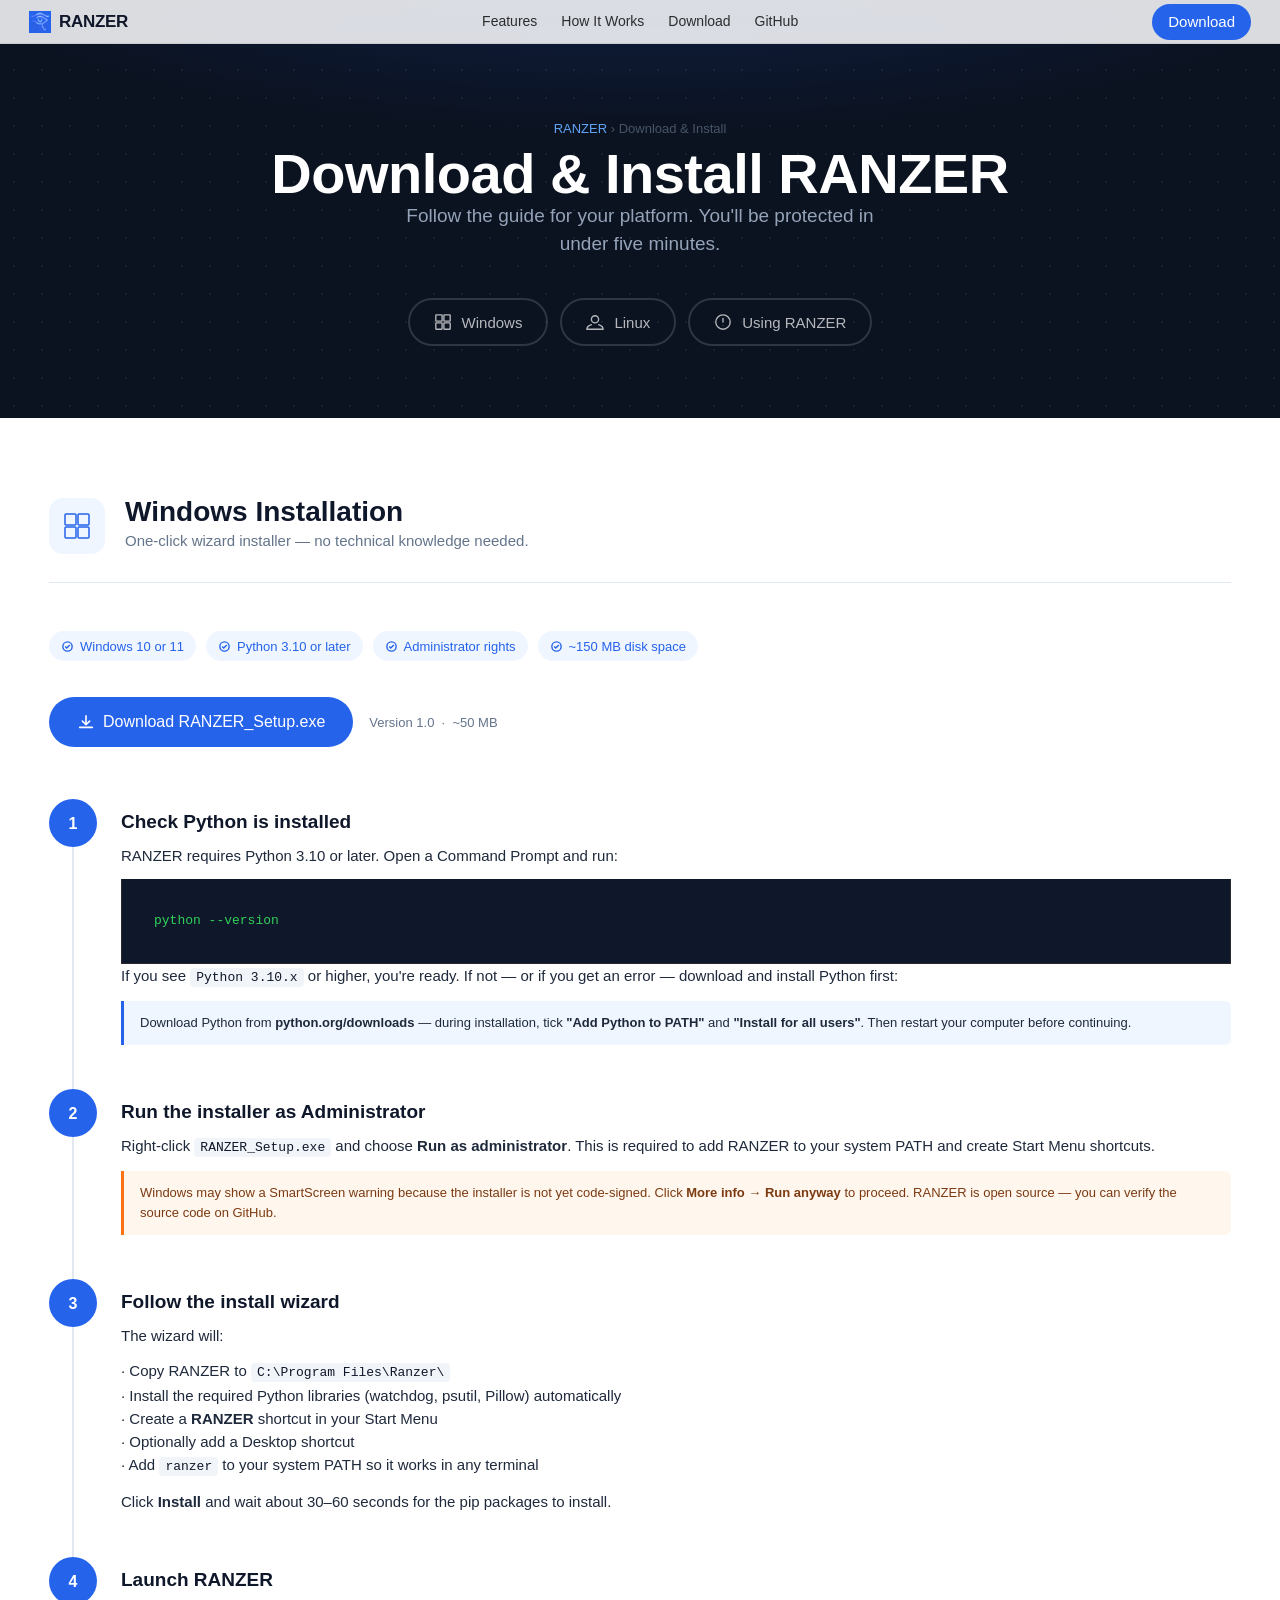
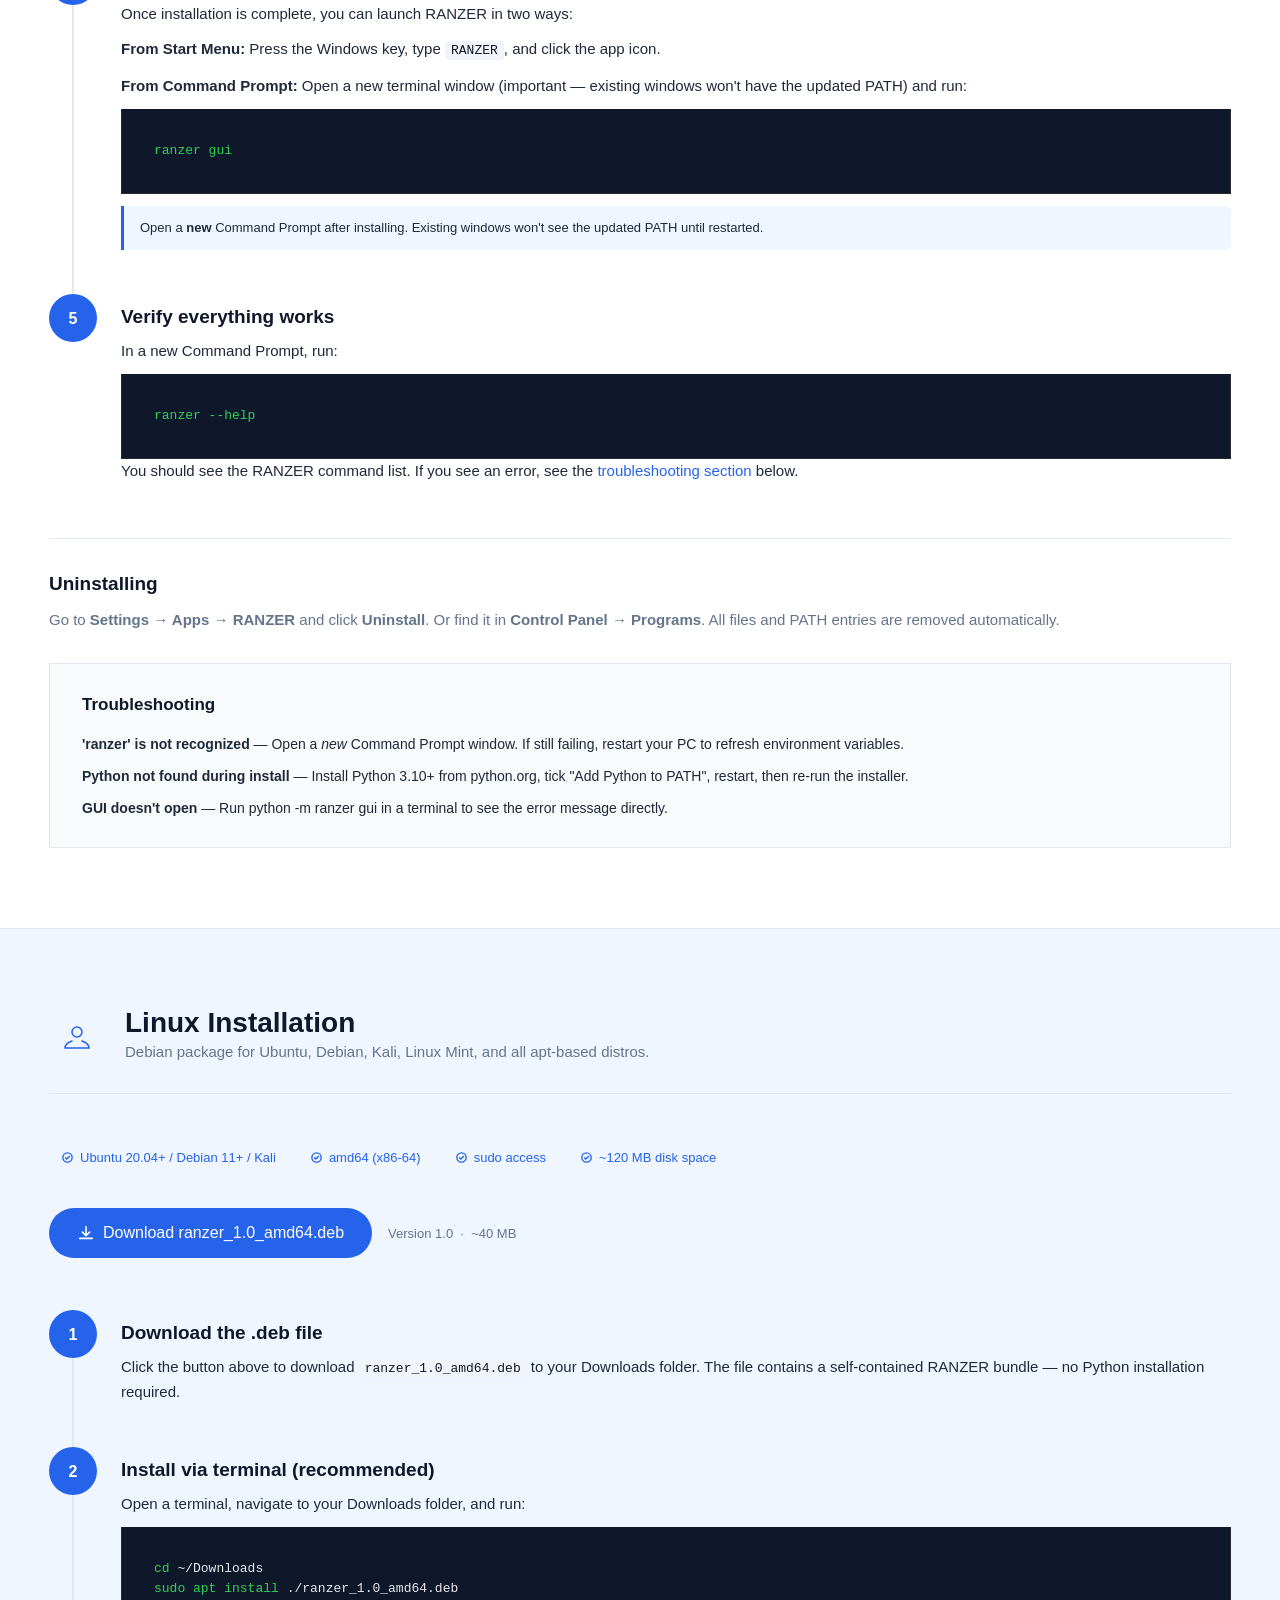
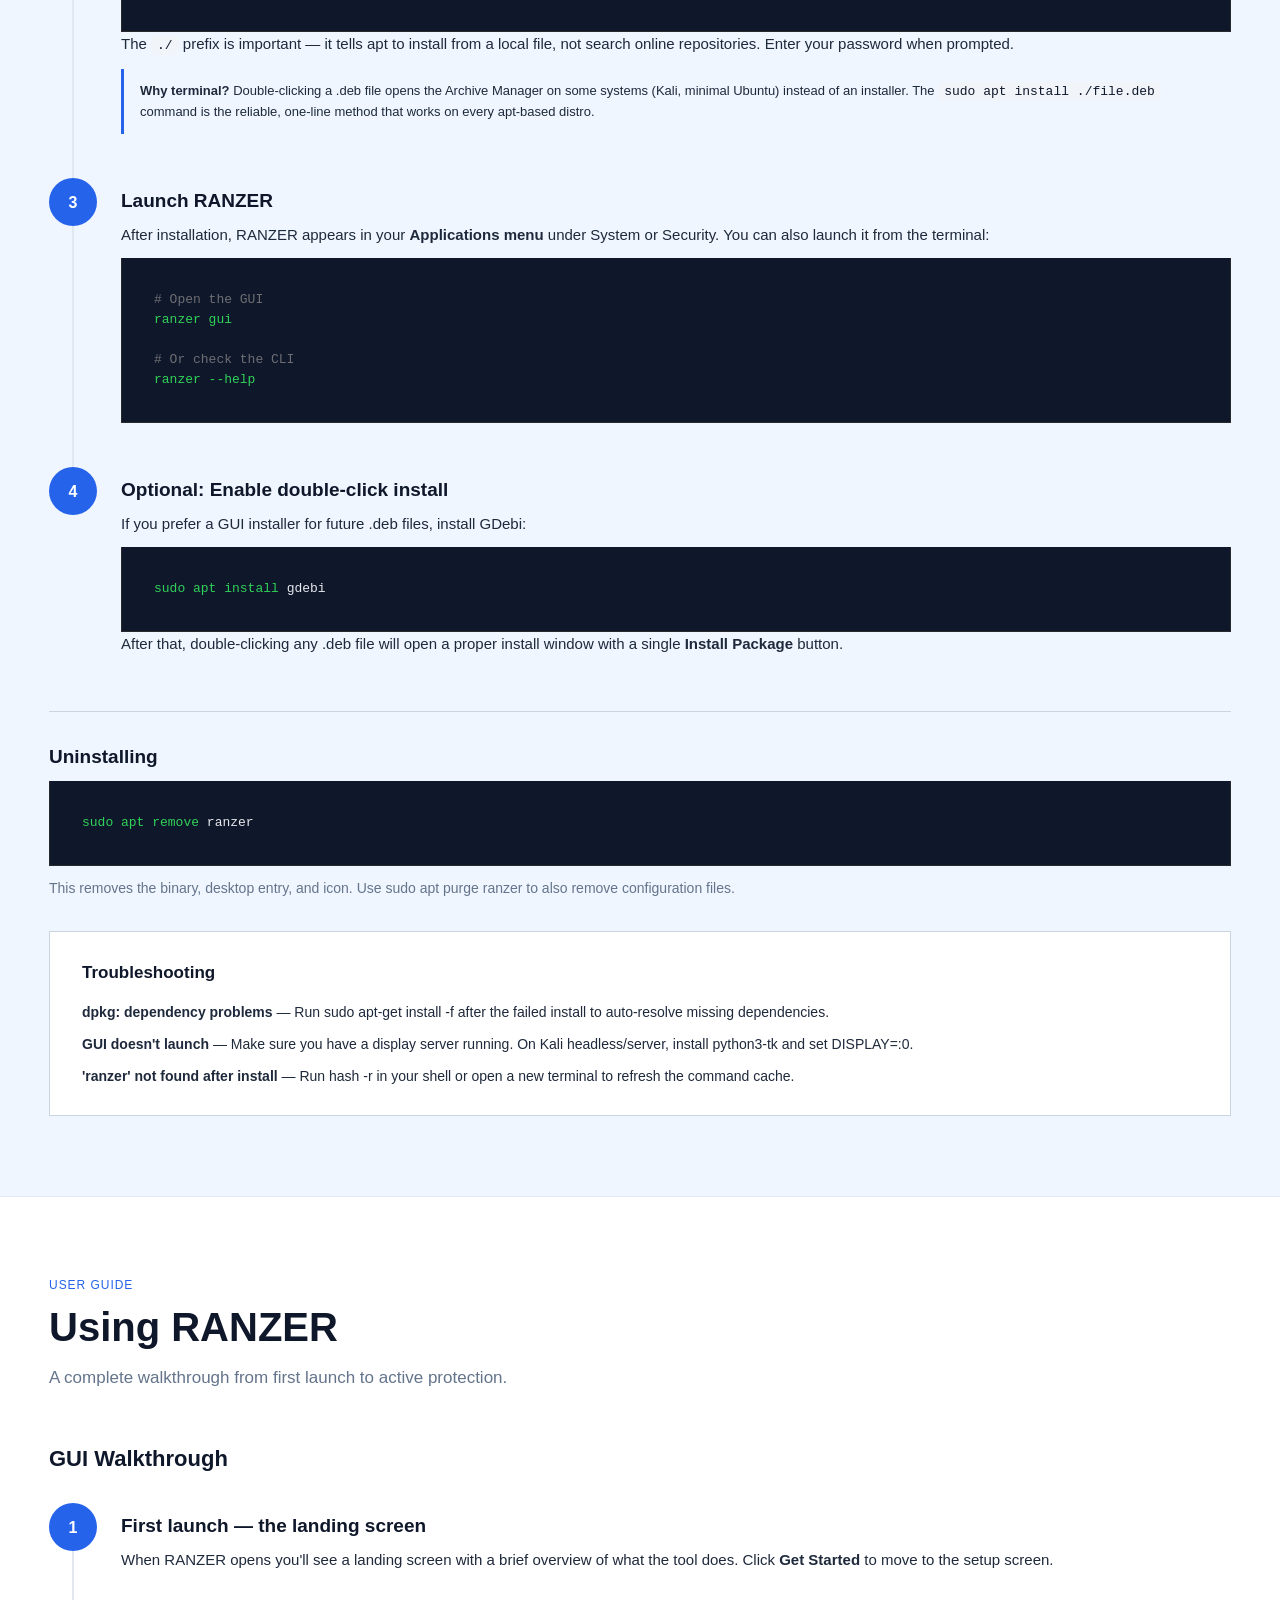
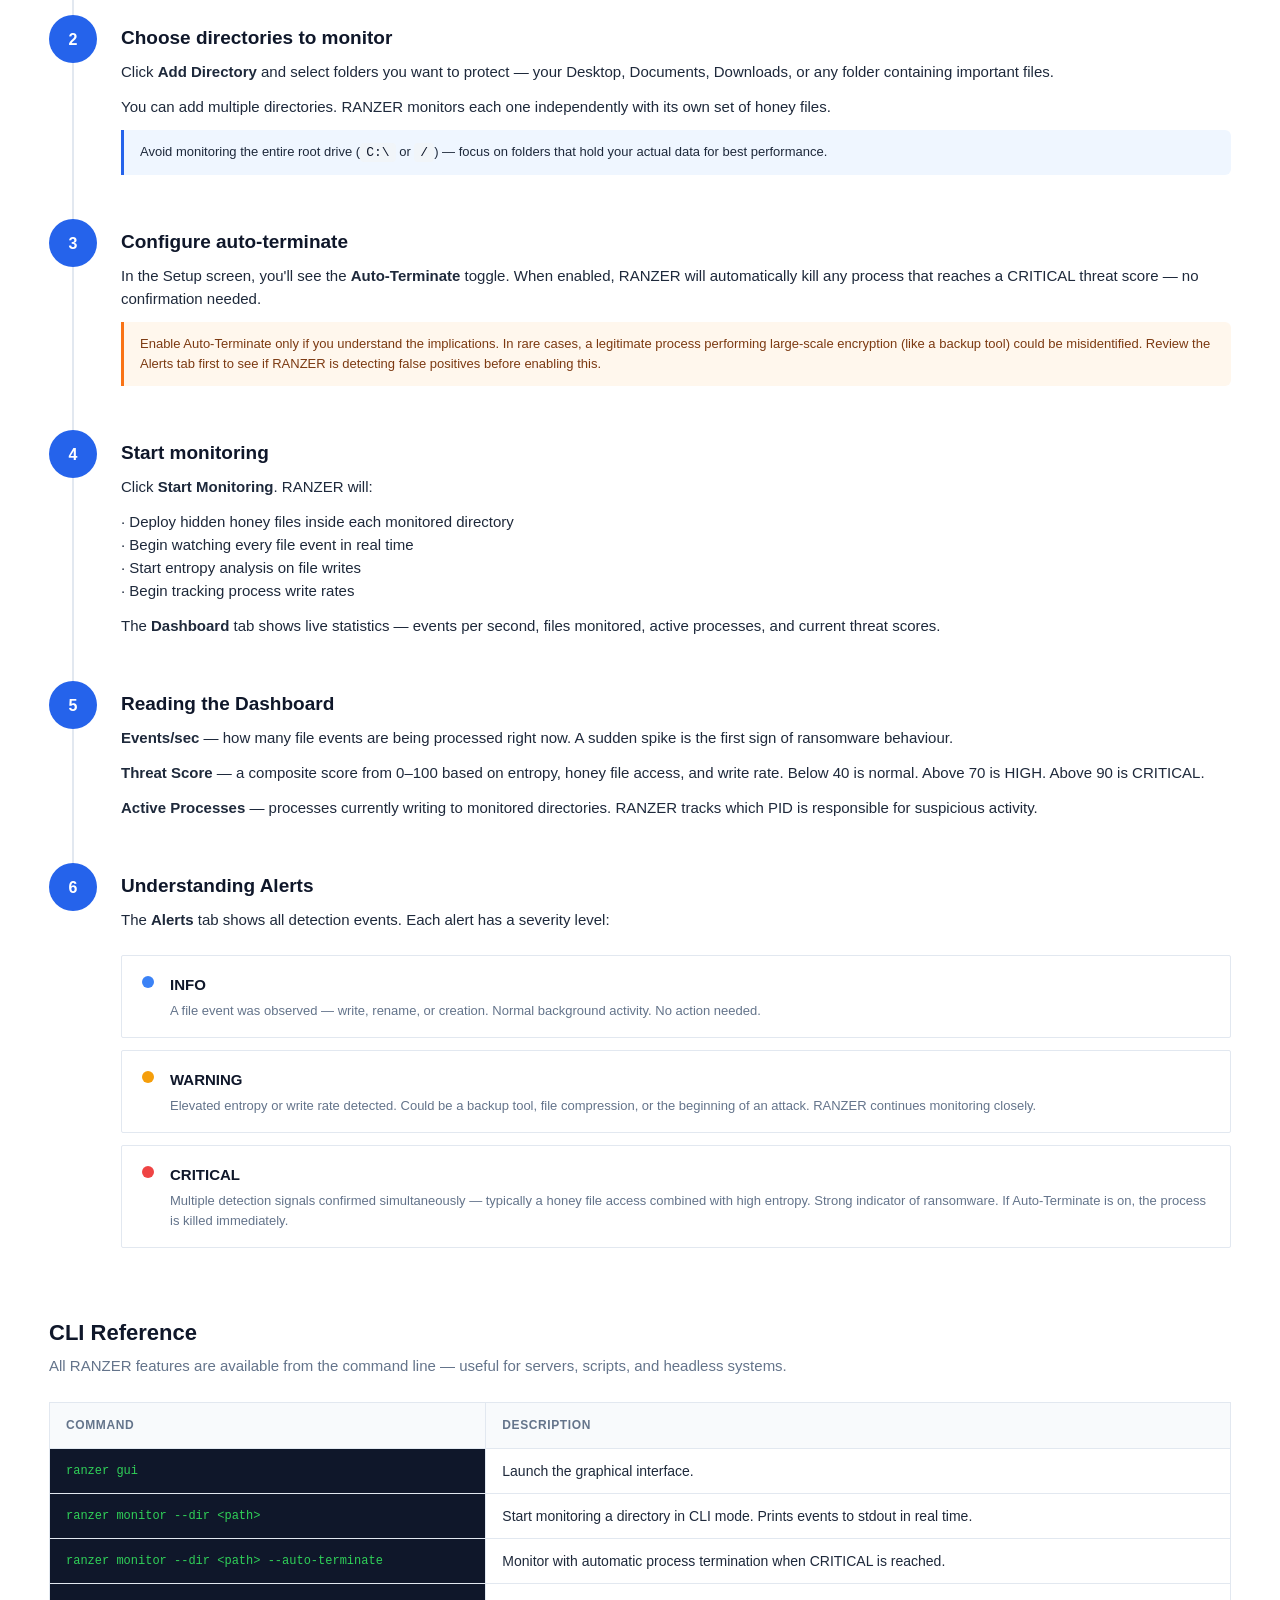
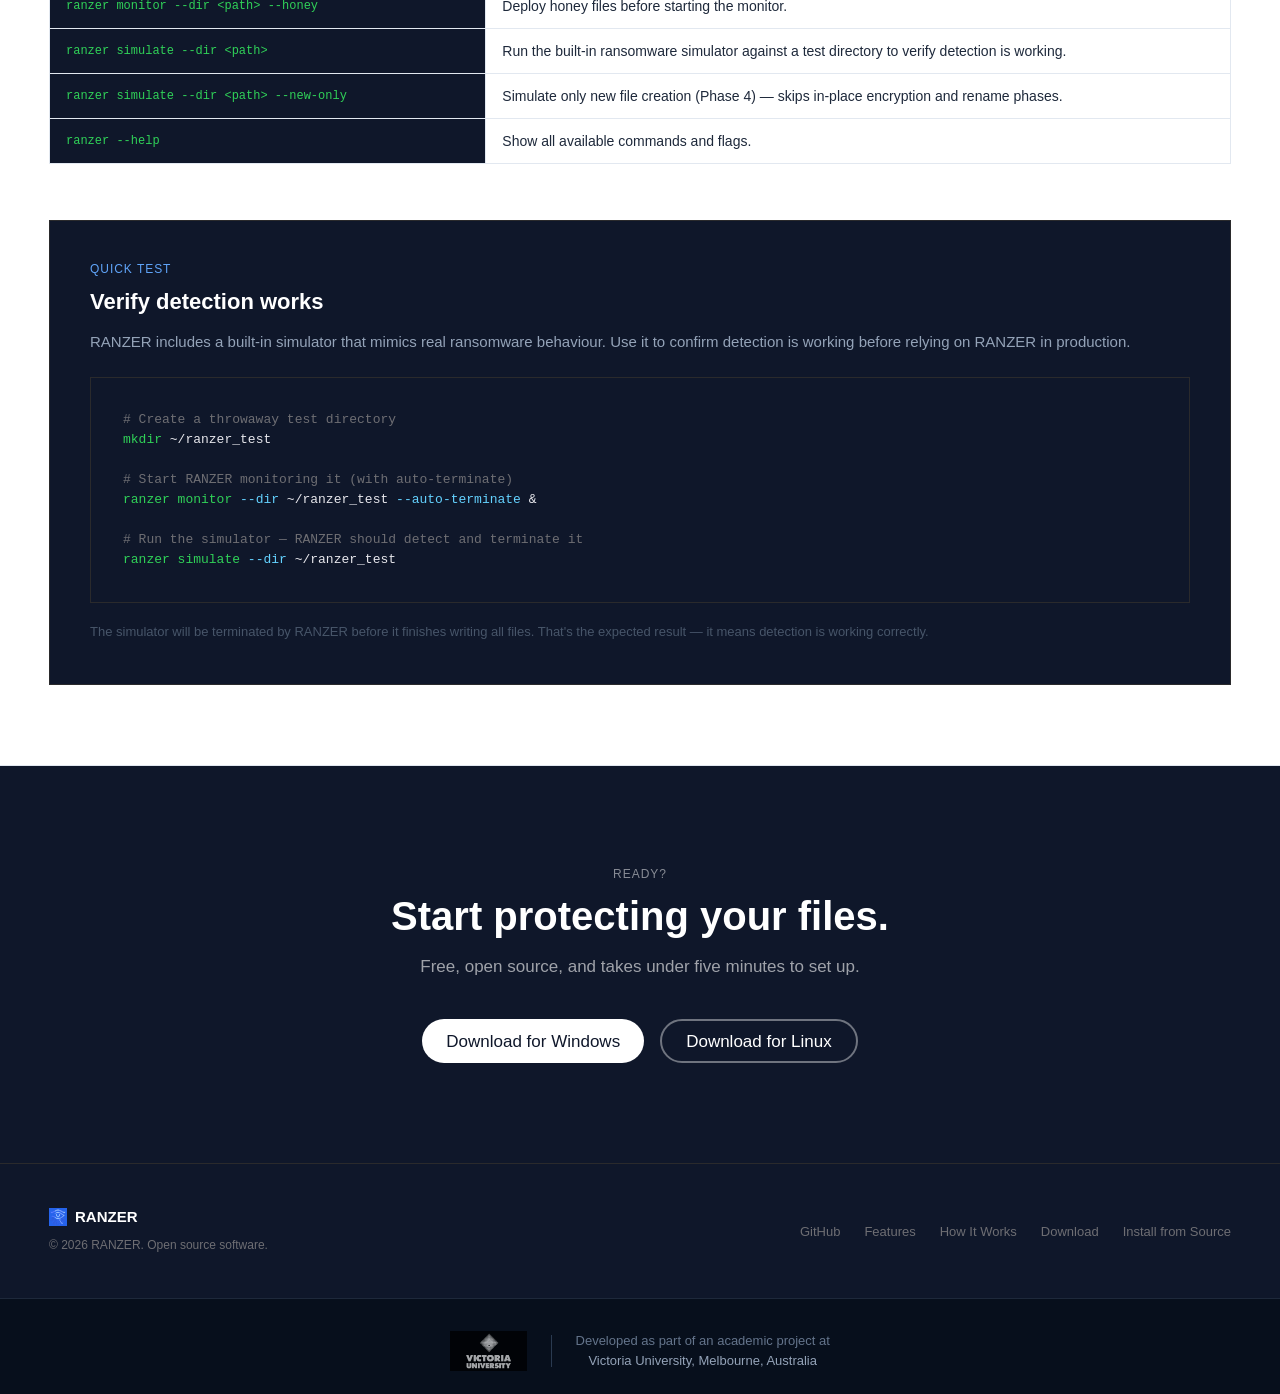
==== download.html @ b0c11ec1 "initial Commit" ====
<!DOCTYPE html>
<html lang="en">
<head>
  <meta charset="UTF-8" />
  <meta name="viewport" content="width=device-width, initial-scale=1.0" />
  <title>Download & Install — RANZER</title>
  <meta name="description" content="Download RANZER for Windows or Linux. Full installation guide and usage walkthrough." />
  <link rel="stylesheet" href="style.css" />
  <style>
    /* ── Download page extras ─────────────────────────────────── */
    .dl-hero {
      padding-top: calc(44px + 72px);
      padding-bottom: 72px;
      background-color: #0B1220;
      background-image:
        radial-gradient(ellipse 80% 60% at 50% -10%, rgba(37,99,235,0.18) 0%, transparent 70%),
        radial-gradient(circle, rgba(255,255,255,0.06) 1px, transparent 1px);
      background-size: 100% 100%, 28px 28px;
      text-align: center;
    }
    .dl-hero .breadcrumb {
      font-size: 13px;
      color: #475569;
      margin-bottom: 20px;
    }
    .dl-hero .breadcrumb a { color: #60A5FA; }
    .dl-hero .breadcrumb a:hover { text-decoration: underline; }
    .dl-hero-title {
      font-family: var(--font-display);
      font-size: clamp(32px, 5vw, 56px);
      font-weight: 600;
      color: #fff;
      letter-spacing: -0.5px;
      margin-bottom: 16px;
    }
    .dl-hero-sub {
      font-size: 19px;
      color: #94A3B8;
      max-width: 520px;
      margin: 0 auto 40px;
      line-height: 28px;
    }
    .platform-tabs {
      display: flex;
      gap: 12px;
      justify-content: center;
      flex-wrap: wrap;
    }
    .platform-tab {
      display: flex;
      align-items: center;
      gap: 10px;
      height: 48px;
      padding: 0 24px;
      border-radius: 50px;
      font-size: 15px;
      font-weight: 500;
      border: 2px solid rgba(255,255,255,0.15);
      color: rgba(255,255,255,0.7);
      cursor: pointer;
      transition: all 0.2s;
      text-decoration: none;
    }
    .platform-tab:hover {
      border-color: rgba(255,255,255,0.35);
      color: #fff;
    }
    .platform-tab.active {
      background: var(--primary);
      border-color: var(--primary);
      color: #fff;
    }
    .platform-tab svg { width: 18px; height: 18px; }

    /* ── Section divider ──────────────────────────────────────── */
    .guide-section {
      padding: 80px 0;
      border-bottom: 1px solid var(--surface);
    }
    .guide-section:last-of-type { border-bottom: none; }
    .guide-section.alt { background: #EFF6FF; }

    /* ── Platform header ─────────────────────────────────────── */
    .platform-header {
      display: flex;
      align-items: center;
      gap: 20px;
      margin-bottom: 48px;
      padding-bottom: 28px;
      border-bottom: 1px solid var(--surface);
    }
    .platform-icon-wrap {
      width: 56px;
      height: 56px;
      border-radius: 14px;
      background: #EFF6FF;
      display: flex;
      align-items: center;
      justify-content: center;
      flex-shrink: 0;
      color: var(--primary);
    }
    .platform-icon-wrap svg { width: 28px; height: 28px; }
    .platform-header-text h2 {
      font-family: var(--font-display);
      font-size: 28px;
      font-weight: 600;
      color: var(--text-dom);
      margin-bottom: 4px;
    }
    .platform-header-text p {
      font-size: 15px;
      color: var(--text-ter);
    }

    /* ── Requirements pill list ──────────────────────────────── */
    .req-list {
      display: flex;
      gap: 10px;
      flex-wrap: wrap;
      margin-bottom: 36px;
    }
    .req-pill {
      display: inline-flex;
      align-items: center;
      gap: 6px;
      height: 30px;
      padding: 0 12px;
      border-radius: 50px;
      background: #EFF6FF;
      font-size: 13px;
      color: var(--primary);
      font-weight: 500;
    }
    .req-pill svg { width: 13px; height: 13px; }

    /* ── Download button row ─────────────────────────────────── */
    .download-row {
      display: flex;
      align-items: center;
      gap: 16px;
      margin-bottom: 52px;
      flex-wrap: wrap;
    }
    .download-row .btn-primary { font-size: 16px; height: 50px; padding: 0 28px; }
    .download-row .version-note { font-size: 13px; color: var(--text-ter); }

    /* ── Step list ───────────────────────────────────────────── */
    .steps-list { display: flex; flex-direction: column; gap: 0; }
    .guide-step {
      display: grid;
      grid-template-columns: 48px 1fr;
      gap: 0 24px;
      position: relative;
    }
    .guide-step:not(:last-child) .step-line {
      position: absolute;
      left: 23px;
      top: 48px;
      bottom: -1px;
      width: 2px;
      background: var(--surface);
    }
    .step-num {
      width: 48px;
      height: 48px;
      border-radius: 50%;
      background: var(--primary);
      color: #fff;
      font-family: var(--font-display);
      font-size: 16px;
      font-weight: 600;
      display: flex;
      align-items: center;
      justify-content: center;
      flex-shrink: 0;
      position: relative;
      z-index: 1;
    }
    .step-body {
      padding-bottom: 44px;
    }
    .guide-step:last-child .step-body { padding-bottom: 0; }
    .step-body h3 {
      font-family: var(--font-display);
      font-size: 19px;
      font-weight: 600;
      color: var(--text-dom);
      margin-top: 10px;
      margin-bottom: 10px;
    }
    .step-body p {
      font-size: 15px;
      line-height: 23px;
      color: var(--text-sec);
      margin-bottom: 12px;
    }
    .step-body p:last-child { margin-bottom: 0; }
    .step-body .note {
      background: #EFF6FF;
      border-left: 3px solid var(--primary);
      padding: 12px 16px;
      border-radius: 0 6px 6px 0;
      font-size: 13px;
      color: var(--text-sec);
      line-height: 20px;
      margin-top: 12px;
    }
    .step-body .warn {
      background: #FFF7ED;
      border-left: 3px solid #F97316;
      padding: 12px 16px;
      border-radius: 0 6px 6px 0;
      font-size: 13px;
      color: #7C3A12;
      line-height: 20px;
      margin-top: 12px;
    }
    .step-body .code-block { margin-top: 12px; }
    .step-body .code-block pre { font-size: 13px; }
    .step-body .inline-code {
      font-family: "SF Mono", "Fira Code", Menlo, monospace;
      font-size: 13px;
      background: #F1F5F9;
      padding: 2px 6px;
      border-radius: 4px;
      color: var(--text-dom);
    }

    /* ── Usage section ───────────────────────────────────────── */
    .usage-grid {
      display: grid;
      grid-template-columns: repeat(2, 1fr);
      gap: 24px;
      margin-top: 48px;
    }
    .usage-card {
      padding: 32px;
      border: 1px solid var(--surface);
      border-radius: 2px;
    }
    .usage-card h3 {
      font-family: var(--font-display);
      font-size: 19px;
      font-weight: 600;
      color: var(--text-dom);
      margin-bottom: 16px;
      display: flex;
      align-items: center;
      gap: 10px;
    }
    .usage-card h3 svg { width: 20px; height: 20px; color: var(--primary); }
    .usage-card p {
      font-size: 15px;
      line-height: 23px;
      color: var(--text-ter);
      margin-bottom: 16px;
    }

    /* ── CLI reference table ─────────────────────────────────── */
    .cli-table {
      width: 100%;
      border-collapse: collapse;
      margin-top: 24px;
      font-size: 14px;
    }
    .cli-table th {
      text-align: left;
      padding: 10px 16px;
      background: #F8FAFC;
      border: 1px solid var(--surface);
      font-size: 12px;
      font-weight: 600;
      text-transform: uppercase;
      letter-spacing: 0.05em;
      color: var(--text-ter);
    }
    .cli-table td {
      padding: 12px 16px;
      border: 1px solid var(--surface);
      color: var(--text-sec);
      vertical-align: top;
      line-height: 20px;
    }
    .cli-table td:first-child {
      font-family: "SF Mono", "Fira Code", Menlo, monospace;
      font-size: 12px;
      color: #30D158;
      background: var(--dark-surface);
      white-space: nowrap;
    }

    /* ── Alert levels ────────────────────────────────────────── */
    .alert-levels {
      display: flex;
      flex-direction: column;
      gap: 12px;
      margin-top: 24px;
    }
    .alert-level {
      display: flex;
      align-items: flex-start;
      gap: 16px;
      padding: 16px 20px;
      border: 1px solid var(--surface);
      border-radius: 2px;
    }
    .alert-dot {
      width: 12px;
      height: 12px;
      border-radius: 50%;
      flex-shrink: 0;
      margin-top: 4px;
    }
    .alert-level h4 {
      font-size: 15px;
      font-weight: 600;
      color: var(--text-dom);
      margin-bottom: 4px;
    }
    .alert-level p {
      font-size: 13px;
      color: var(--text-ter);
      line-height: 20px;
    }

    /* ── Responsive extras ───────────────────────────────────── */
    @media (max-width: 767px) {
      .dl-hero { padding-top: calc(44px + 40px); padding-bottom: 48px; }
      .platform-header { flex-direction: column; align-items: flex-start; gap: 12px; }
      .usage-grid { grid-template-columns: 1fr; }
      .guide-section { padding: 56px 0; }
      .download-row { flex-direction: column; align-items: flex-start; }
      .cli-table { display: block; overflow-x: auto; }
    }
  </style>
</head>
<body>

<!-- ── Navigation ───────────────────────────────────────── -->
<nav class="nav scrolled" id="nav">
  <div class="nav-inner">
    <a href="index.html" class="nav-logo">
      <img src="assets/logo_30_blue.png" alt="RANZER" class="nav-logo-img" />
      RANZER
    </a>
    <ul class="nav-links">
      <li><a href="index.html#features">Features</a></li>
      <li><a href="index.html#how">How It Works</a></li>
      <li><a href="download.html">Download</a></li>
      <li><a href="index.html#github">GitHub</a></li>
    </ul>
    <div class="nav-actions">
      <a href="#windows" class="btn btn-primary btn-sm">Download</a>
    </div>
    <button class="nav-hamburger" id="hamburger" aria-label="Open menu">
      <svg viewBox="0 0 20 20" fill="none" stroke="currentColor" stroke-width="1.8" stroke-linecap="round">
        <line x1="3" y1="6"  x2="17" y2="6"/>
        <line x1="3" y1="10" x2="17" y2="10"/>
        <line x1="3" y1="14" x2="17" y2="14"/>
      </svg>
    </button>
  </div>
</nav>

<!-- Mobile drawer -->
<div class="nav-drawer" id="drawer">
  <a href="index.html#features" class="drawer-link">Features</a>
  <a href="index.html#how"      class="drawer-link">How It Works</a>
  <a href="download.html"       class="drawer-link">Download</a>
  <a href="index.html#github"   class="drawer-link">GitHub</a>
  <a href="#windows" class="btn btn-primary drawer-cta">Download RANZER</a>
</div>


<!-- ── Page hero ────────────────────────────────────────── -->
<div class="dl-hero">
  <div class="container">
    <p class="breadcrumb"><a href="index.html">RANZER</a> &rsaquo; Download &amp; Install</p>
    <h1 class="dl-hero-title">Download &amp; Install RANZER</h1>
    <p class="dl-hero-sub">Follow the guide for your platform. You'll be protected in under five minutes.</p>
    <div class="platform-tabs">
      <a href="#windows" class="platform-tab active">
        <svg viewBox="0 0 20 20" fill="none" stroke="currentColor" stroke-width="1.5" stroke-linecap="round">
          <rect x="2" y="2" width="7" height="7" rx="0.5"/>
          <rect x="11" y="2" width="7" height="7" rx="0.5"/>
          <rect x="2" y="11" width="7" height="7" rx="0.5"/>
          <rect x="11" y="11" width="7" height="7" rx="0.5"/>
        </svg>
        Windows
      </a>
      <a href="#linux" class="platform-tab">
        <svg viewBox="0 0 20 20" fill="none" stroke="currentColor" stroke-width="1.5" stroke-linecap="round">
          <circle cx="10" cy="7" r="4"/>
          <path d="M6 13c-3 1-5 3-5 5h18c0-2-2-4-5-5"/>
        </svg>
        Linux
      </a>
      <a href="#using-ranzer" class="platform-tab">
        <svg viewBox="0 0 20 20" fill="none" stroke="currentColor" stroke-width="1.5" stroke-linecap="round">
          <circle cx="10" cy="10" r="8"/>
          <line x1="10" y1="6" x2="10" y2="10"/>
          <circle cx="10" cy="13.5" r="0.5" fill="currentColor" stroke="none"/>
        </svg>
        Using RANZER
      </a>
    </div>
  </div>
</div>


<!-- ══════════════════════════════════════════════════════════
     WINDOWS
     ══════════════════════════════════════════════════════════ -->
<section class="guide-section" id="windows">
  <div class="container">

    <div class="platform-header">
      <div class="platform-icon-wrap">
        <svg viewBox="0 0 28 28" fill="none" stroke="currentColor" stroke-width="1.5" stroke-linecap="round">
          <rect x="2" y="2" width="11" height="11" rx="1"/>
          <rect x="15" y="2" width="11" height="11" rx="1"/>
          <rect x="2" y="15" width="11" height="11" rx="1"/>
          <rect x="15" y="15" width="11" height="11" rx="1"/>
        </svg>
      </div>
      <div class="platform-header-text">
        <h2>Windows Installation</h2>
        <p>One-click wizard installer — no technical knowledge needed.</p>
      </div>
    </div>

    <!-- Requirements -->
    <div class="req-list">
      <span class="req-pill">
        <svg viewBox="0 0 14 14" fill="none" stroke="currentColor" stroke-width="1.5"><circle cx="7" cy="7" r="5"/><polyline points="4.5 7 6.2 8.7 9.5 5.3"/></svg>
        Windows 10 or 11
      </span>
      <span class="req-pill">
        <svg viewBox="0 0 14 14" fill="none" stroke="currentColor" stroke-width="1.5"><circle cx="7" cy="7" r="5"/><polyline points="4.5 7 6.2 8.7 9.5 5.3"/></svg>
        Python 3.10 or later
      </span>
      <span class="req-pill">
        <svg viewBox="0 0 14 14" fill="none" stroke="currentColor" stroke-width="1.5"><circle cx="7" cy="7" r="5"/><polyline points="4.5 7 6.2 8.7 9.5 5.3"/></svg>
        Administrator rights
      </span>
      <span class="req-pill">
        <svg viewBox="0 0 14 14" fill="none" stroke="currentColor" stroke-width="1.5"><circle cx="7" cy="7" r="5"/><polyline points="4.5 7 6.2 8.7 9.5 5.3"/></svg>
        ~150 MB disk space
      </span>
    </div>

    <!-- Download button -->
    <div class="download-row">
      <a href="#" class="btn btn-primary">
        <svg style="width:18px;height:18px;margin-right:8px;" viewBox="0 0 20 20" fill="none" stroke="currentColor" stroke-width="1.8" stroke-linecap="round"><path d="M10 3v10M6 9l4 4 4-4"/><path d="M3 16h14"/></svg>
        Download RANZER_Setup.exe
      </a>
      <span class="version-note">Version 1.0 &nbsp;·&nbsp; ~50 MB</span>
    </div>

    <!-- Steps -->
    <div class="steps-list">

      <div class="guide-step">
        <div class="step-line"></div>
        <div class="step-num">1</div>
        <div class="step-body">
          <h3>Check Python is installed</h3>
          <p>RANZER requires Python 3.10 or later. Open a Command Prompt and run:</p>
          <div class="code-block"><pre><span class="cmd">python --version</span></pre></div>
          <p>If you see <span class="inline-code">Python 3.10.x</span> or higher, you're ready. If not — or if you get an error — download and install Python first:</p>
          <div class="note">
            Download Python from <strong>python.org/downloads</strong> — during installation, tick <strong>"Add Python to PATH"</strong> and <strong>"Install for all users"</strong>. Then restart your computer before continuing.
          </div>
        </div>
      </div>

      <div class="guide-step">
        <div class="step-line"></div>
        <div class="step-num">2</div>
        <div class="step-body">
          <h3>Run the installer as Administrator</h3>
          <p>Right-click <span class="inline-code">RANZER_Setup.exe</span> and choose <strong>Run as administrator</strong>. This is required to add RANZER to your system PATH and create Start Menu shortcuts.</p>
          <div class="warn">
            Windows may show a SmartScreen warning because the installer is not yet code-signed. Click <strong>More info → Run anyway</strong> to proceed. RANZER is open source — you can verify the source code on GitHub.
          </div>
        </div>
      </div>

      <div class="guide-step">
        <div class="step-line"></div>
        <div class="step-num">3</div>
        <div class="step-body">
          <h3>Follow the install wizard</h3>
          <p>The wizard will:</p>
          <p>
            · Copy RANZER to <span class="inline-code">C:\Program Files\Ranzer\</span><br>
            · Install the required Python libraries (watchdog, psutil, Pillow) automatically<br>
            · Create a <strong>RANZER</strong> shortcut in your Start Menu<br>
            · Optionally add a Desktop shortcut<br>
            · Add <span class="inline-code">ranzer</span> to your system PATH so it works in any terminal
          </p>
          <p>Click <strong>Install</strong> and wait about 30–60 seconds for the pip packages to install.</p>
        </div>
      </div>

      <div class="guide-step">
        <div class="step-line"></div>
        <div class="step-num">4</div>
        <div class="step-body">
          <h3>Launch RANZER</h3>
          <p>Once installation is complete, you can launch RANZER in two ways:</p>
          <p><strong>From Start Menu:</strong> Press the Windows key, type <span class="inline-code">RANZER</span>, and click the app icon.</p>
          <p><strong>From Command Prompt:</strong> Open a new terminal window (important — existing windows won't have the updated PATH) and run:</p>
          <div class="code-block"><pre><span class="cmd">ranzer gui</span></pre></div>
          <div class="note">Open a <strong>new</strong> Command Prompt after installing. Existing windows won't see the updated PATH until restarted.
          </div>
        </div>
      </div>

      <div class="guide-step">
        <div class="step-num">5</div>
        <div class="step-body">
          <h3>Verify everything works</h3>
          <p>In a new Command Prompt, run:</p>
          <div class="code-block"><pre><span class="cmd">ranzer --help</span></pre></div>
          <p>You should see the RANZER command list. If you see an error, see the <a href="#troubleshoot-win" style="color:var(--primary);">troubleshooting section</a> below.</p>
        </div>
      </div>

    </div><!-- /steps-list -->

    <!-- Uninstall -->
    <div style="margin-top: 56px; padding-top: 32px; border-top: 1px solid var(--surface);">
      <h3 style="font-family:var(--font-display); font-size:19px; font-weight:600; color:var(--text-dom); margin-bottom:12px;">Uninstalling</h3>
      <p style="font-size:15px; color:var(--text-ter); line-height:23px;">Go to <strong>Settings → Apps → RANZER</strong> and click <strong>Uninstall</strong>. Or find it in <strong>Control Panel → Programs</strong>. All files and PATH entries are removed automatically.</p>
    </div>

    <!-- Troubleshoot -->
    <div id="troubleshoot-win" style="margin-top: 32px; padding: 28px 32px; background: #F8FAFC; border: 1px solid var(--surface);">
      <h3 style="font-family:var(--font-display); font-size:17px; font-weight:600; color:var(--text-dom); margin-bottom:16px;">Troubleshooting</h3>
      <p style="font-size:14px; line-height:22px; color:var(--text-sec); margin-bottom:10px;"><strong>'ranzer' is not recognized</strong> — Open a <em>new</em> Command Prompt window. If still failing, restart your PC to refresh environment variables.</p>
      <p style="font-size:14px; line-height:22px; color:var(--text-sec); margin-bottom:10px;"><strong>Python not found during install</strong> — Install Python 3.10+ from python.org, tick "Add Python to PATH", restart, then re-run the installer.</p>
      <p style="font-size:14px; line-height:22px; color:var(--text-sec);"><strong>GUI doesn't open</strong> — Run <span class="inline-code">python -m ranzer gui</span> in a terminal to see the error message directly.</p>
    </div>

  </div>
</section>


<!-- ══════════════════════════════════════════════════════════
     LINUX
     ══════════════════════════════════════════════════════════ -->
<section class="guide-section alt" id="linux">
  <div class="container">

    <div class="platform-header">
      <div class="platform-icon-wrap">
        <svg viewBox="0 0 28 28" fill="none" stroke="currentColor" stroke-width="1.5" stroke-linecap="round">
          <circle cx="14" cy="9" r="5"/>
          <path d="M9 18c-4 1.5-7 4-7 7h24c0-3-3-5.5-7-7"/>
        </svg>
      </div>
      <div class="platform-header-text">
        <h2>Linux Installation</h2>
        <p>Debian package for Ubuntu, Debian, Kali, Linux Mint, and all apt-based distros.</p>
      </div>
    </div>

    <!-- Requirements -->
    <div class="req-list">
      <span class="req-pill">
        <svg viewBox="0 0 14 14" fill="none" stroke="currentColor" stroke-width="1.5"><circle cx="7" cy="7" r="5"/><polyline points="4.5 7 6.2 8.7 9.5 5.3"/></svg>
        Ubuntu 20.04+ / Debian 11+ / Kali
      </span>
      <span class="req-pill">
        <svg viewBox="0 0 14 14" fill="none" stroke="currentColor" stroke-width="1.5"><circle cx="7" cy="7" r="5"/><polyline points="4.5 7 6.2 8.7 9.5 5.3"/></svg>
        amd64 (x86-64)
      </span>
      <span class="req-pill">
        <svg viewBox="0 0 14 14" fill="none" stroke="currentColor" stroke-width="1.5"><circle cx="7" cy="7" r="5"/><polyline points="4.5 7 6.2 8.7 9.5 5.3"/></svg>
        sudo access
      </span>
      <span class="req-pill">
        <svg viewBox="0 0 14 14" fill="none" stroke="currentColor" stroke-width="1.5"><circle cx="7" cy="7" r="5"/><polyline points="4.5 7 6.2 8.7 9.5 5.3"/></svg>
        ~120 MB disk space
      </span>
    </div>

    <!-- Download button -->
    <div class="download-row">
      <a href="#" class="btn btn-primary">
        <svg style="width:18px;height:18px;margin-right:8px;" viewBox="0 0 20 20" fill="none" stroke="currentColor" stroke-width="1.8" stroke-linecap="round"><path d="M10 3v10M6 9l4 4 4-4"/><path d="M3 16h14"/></svg>
        Download ranzer_1.0_amd64.deb
      </a>
      <span class="version-note">Version 1.0 &nbsp;·&nbsp; ~40 MB</span>
    </div>

    <!-- Steps -->
    <div class="steps-list">

      <div class="guide-step">
        <div class="step-line"></div>
        <div class="step-num">1</div>
        <div class="step-body">
          <h3>Download the .deb file</h3>
          <p>Click the button above to download <span class="inline-code">ranzer_1.0_amd64.deb</span> to your Downloads folder. The file contains a self-contained RANZER bundle — no Python installation required.</p>
        </div>
      </div>

      <div class="guide-step">
        <div class="step-line"></div>
        <div class="step-num">2</div>
        <div class="step-body">
          <h3>Install via terminal (recommended)</h3>
          <p>Open a terminal, navigate to your Downloads folder, and run:</p>
          <div class="code-block"><pre><span class="cmd">cd</span> ~/Downloads
<span class="cmd">sudo apt install</span> ./ranzer_1.0_amd64.deb</pre></div>
          <p>The <span class="inline-code">./</span> prefix is important — it tells apt to install from a local file, not search online repositories. Enter your password when prompted.</p>
          <div class="note">
            <strong>Why terminal?</strong> Double-clicking a .deb file opens the Archive Manager on some systems (Kali, minimal Ubuntu) instead of an installer. The <span class="inline-code">sudo apt install ./file.deb</span> command is the reliable, one-line method that works on every apt-based distro.
          </div>
        </div>
      </div>

      <div class="guide-step">
        <div class="step-line"></div>
        <div class="step-num">3</div>
        <div class="step-body">
          <h3>Launch RANZER</h3>
          <p>After installation, RANZER appears in your <strong>Applications menu</strong> under System or Security. You can also launch it from the terminal:</p>
          <div class="code-block"><pre><span class="comment"># Open the GUI</span>
<span class="cmd">ranzer gui</span>

<span class="comment"># Or check the CLI</span>
<span class="cmd">ranzer --help</span></pre></div>
        </div>
      </div>

      <div class="guide-step">
        <div class="step-num">4</div>
        <div class="step-body">
          <h3>Optional: Enable double-click install</h3>
          <p>If you prefer a GUI installer for future .deb files, install GDebi:</p>
          <div class="code-block"><pre><span class="cmd">sudo apt install</span> gdebi</pre></div>
          <p>After that, double-clicking any .deb file will open a proper install window with a single <strong>Install Package</strong> button.</p>
        </div>
      </div>

    </div><!-- /steps-list -->

    <!-- Uninstall -->
    <div style="margin-top: 56px; padding-top: 32px; border-top: 1px solid #CBD5E1;">
      <h3 style="font-family:var(--font-display); font-size:19px; font-weight:600; color:var(--text-dom); margin-bottom:12px;">Uninstalling</h3>
      <div class="code-block"><pre><span class="cmd">sudo apt remove</span> ranzer</pre></div>
      <p style="font-size:14px; color:var(--text-ter); margin-top:12px; line-height:21px;">This removes the binary, desktop entry, and icon. Use <span class="inline-code">sudo apt purge ranzer</span> to also remove configuration files.</p>
    </div>

    <!-- Troubleshoot -->
    <div style="margin-top: 32px; padding: 28px 32px; background: #fff; border: 1px solid #CBD5E1;">
      <h3 style="font-family:var(--font-display); font-size:17px; font-weight:600; color:var(--text-dom); margin-bottom:16px;">Troubleshooting</h3>
      <p style="font-size:14px; line-height:22px; color:var(--text-sec); margin-bottom:10px;"><strong>dpkg: dependency problems</strong> — Run <span class="inline-code">sudo apt-get install -f</span> after the failed install to auto-resolve missing dependencies.</p>
      <p style="font-size:14px; line-height:22px; color:var(--text-sec); margin-bottom:10px;"><strong>GUI doesn't launch</strong> — Make sure you have a display server running. On Kali headless/server, install <span class="inline-code">python3-tk</span> and set <span class="inline-code">DISPLAY=:0</span>.</p>
      <p style="font-size:14px; line-height:22px; color:var(--text-sec);"><strong>'ranzer' not found after install</strong> — Run <span class="inline-code">hash -r</span> in your shell or open a new terminal to refresh the command cache.</p>
    </div>

  </div>
</section>


<!-- ══════════════════════════════════════════════════════════
     USING RANZER
     ══════════════════════════════════════════════════════════ -->
<section class="guide-section" id="using-ranzer">
  <div class="container">

    <div class="section-header">
      <p class="section-label">User Guide</p>
      <h2 class="section-heading">Using RANZER</h2>
      <p class="section-sub">A complete walkthrough from first launch to active protection.</p>
    </div>

    <!-- GUI walkthrough -->
    <h3 style="font-family:var(--font-display); font-size:22px; font-weight:600; color:var(--text-dom); margin-bottom:32px;">GUI Walkthrough</h3>
    <div class="steps-list">

      <div class="guide-step">
        <div class="step-line"></div>
        <div class="step-num">1</div>
        <div class="step-body">
          <h3>First launch — the landing screen</h3>
          <p>When RANZER opens you'll see a landing screen with a brief overview of what the tool does. Click <strong>Get Started</strong> to move to the setup screen.</p>
        </div>
      </div>

      <div class="guide-step">
        <div class="step-line"></div>
        <div class="step-num">2</div>
        <div class="step-body">
          <h3>Choose directories to monitor</h3>
          <p>Click <strong>Add Directory</strong> and select folders you want to protect — your Desktop, Documents, Downloads, or any folder containing important files.</p>
          <p>You can add multiple directories. RANZER monitors each one independently with its own set of honey files.</p>
          <div class="note">Avoid monitoring the entire root drive (<span class="inline-code">C:\</span> or <span class="inline-code">/</span>) — focus on folders that hold your actual data for best performance.
          </div>
        </div>
      </div>

      <div class="guide-step">
        <div class="step-line"></div>
        <div class="step-num">3</div>
        <div class="step-body">
          <h3>Configure auto-terminate</h3>
          <p>In the Setup screen, you'll see the <strong>Auto-Terminate</strong> toggle. When enabled, RANZER will automatically kill any process that reaches a CRITICAL threat score — no confirmation needed.</p>
          <div class="warn">
            Enable Auto-Terminate only if you understand the implications. In rare cases, a legitimate process performing large-scale encryption (like a backup tool) could be misidentified. Review the Alerts tab first to see if RANZER is detecting false positives before enabling this.
          </div>
        </div>
      </div>

      <div class="guide-step">
        <div class="step-line"></div>
        <div class="step-num">4</div>
        <div class="step-body">
          <h3>Start monitoring</h3>
          <p>Click <strong>Start Monitoring</strong>. RANZER will:</p>
          <p>
            · Deploy hidden honey files inside each monitored directory<br>
            · Begin watching every file event in real time<br>
            · Start entropy analysis on file writes<br>
            · Begin tracking process write rates
          </p>
          <p>The <strong>Dashboard</strong> tab shows live statistics — events per second, files monitored, active processes, and current threat scores.</p>
        </div>
      </div>

      <div class="guide-step">
        <div class="step-line"></div>
        <div class="step-num">5</div>
        <div class="step-body">
          <h3>Reading the Dashboard</h3>
          <p><strong>Events/sec</strong> — how many file events are being processed right now. A sudden spike is the first sign of ransomware behaviour.</p>
          <p><strong>Threat Score</strong> — a composite score from 0–100 based on entropy, honey file access, and write rate. Below 40 is normal. Above 70 is HIGH. Above 90 is CRITICAL.</p>
          <p><strong>Active Processes</strong> — processes currently writing to monitored directories. RANZER tracks which PID is responsible for suspicious activity.</p>
        </div>
      </div>

      <div class="guide-step">
        <div class="step-num">6</div>
        <div class="step-body">
          <h3>Understanding Alerts</h3>
          <p>The <strong>Alerts</strong> tab shows all detection events. Each alert has a severity level:</p>
          <div class="alert-levels">
            <div class="alert-level">
              <div class="alert-dot" style="background:#3B82F6;"></div>
              <div>
                <h4>INFO</h4>
                <p>A file event was observed — write, rename, or creation. Normal background activity. No action needed.</p>
              </div>
            </div>
            <div class="alert-level">
              <div class="alert-dot" style="background:#F59E0B;"></div>
              <div>
                <h4>WARNING</h4>
                <p>Elevated entropy or write rate detected. Could be a backup tool, file compression, or the beginning of an attack. RANZER continues monitoring closely.</p>
              </div>
            </div>
            <div class="alert-level">
              <div class="alert-dot" style="background:#EF4444;"></div>
              <div>
                <h4>CRITICAL</h4>
                <p>Multiple detection signals confirmed simultaneously — typically a honey file access combined with high entropy. Strong indicator of ransomware. If Auto-Terminate is on, the process is killed immediately.</p>
              </div>
            </div>
          </div>
        </div>
      </div>

    </div><!-- /steps-list -->

    <!-- CLI Reference -->
    <div style="margin-top: 72px;">
      <h3 style="font-family:var(--font-display); font-size:22px; font-weight:600; color:var(--text-dom); margin-bottom:8px;">CLI Reference</h3>
      <p style="font-size:15px; color:var(--text-ter); margin-bottom:0;">All RANZER features are available from the command line — useful for servers, scripts, and headless systems.</p>

      <table class="cli-table">
        <thead>
          <tr>
            <th>Command</th>
            <th>Description</th>
          </tr>
        </thead>
        <tbody>
          <tr>
            <td>ranzer gui</td>
            <td>Launch the graphical interface.</td>
          </tr>
          <tr>
            <td>ranzer monitor --dir &lt;path&gt;</td>
            <td>Start monitoring a directory in CLI mode. Prints events to stdout in real time.</td>
          </tr>
          <tr>
            <td>ranzer monitor --dir &lt;path&gt; --auto-terminate</td>
            <td>Monitor with automatic process termination when CRITICAL is reached.</td>
          </tr>
          <tr>
            <td>ranzer monitor --dir &lt;path&gt; --honey</td>
            <td>Deploy honey files before starting the monitor.</td>
          </tr>
          <tr>
            <td>ranzer simulate --dir &lt;path&gt;</td>
            <td>Run the built-in ransomware simulator against a test directory to verify detection is working.</td>
          </tr>
          <tr>
            <td>ranzer simulate --dir &lt;path&gt; --new-only</td>
            <td>Simulate only new file creation (Phase 4) — skips in-place encryption and rename phases.</td>
          </tr>
          <tr>
            <td>ranzer --help</td>
            <td>Show all available commands and flags.</td>
          </tr>
        </tbody>
      </table>
    </div>

    <!-- Quick test section -->
    <div style="margin-top: 56px; padding: 40px; background: var(--dark-surface); border: 1px solid #2A2A2C;">
      <p class="section-label" style="color: #60A5FA;">Quick Test</p>
      <h3 style="font-family:var(--font-display); font-size:22px; font-weight:600; color:#fff; margin-bottom:16px;">Verify detection works</h3>
      <p style="font-size:15px; color:#94A3B8; line-height:23px; margin-bottom:24px;">RANZER includes a built-in simulator that mimics real ransomware behaviour. Use it to confirm detection is working before relying on RANZER in production.</p>
      <div class="code-block" style="margin-top:0; border-top: 1px solid #2A2A2C;">
<pre><span class="comment"># Create a throwaway test directory</span>
<span class="cmd">mkdir</span> ~/ranzer_test

<span class="comment"># Start RANZER monitoring it (with auto-terminate)</span>
<span class="cmd">ranzer monitor</span> <span class="flag">--dir</span> ~/ranzer_test <span class="flag">--auto-terminate</span> &amp;

<span class="comment"># Run the simulator — RANZER should detect and terminate it</span>
<span class="cmd">ranzer simulate</span> <span class="flag">--dir</span> ~/ranzer_test</pre>
      </div>
      <p style="font-size:13px; color:#475569; margin-top:16px;">The simulator will be terminated by RANZER before it finishes writing all files. That's the expected result — it means detection is working correctly.</p>
    </div>

  </div>
</section>


<!-- ── CTA ────────────────────────────────────────────────── -->
<section class="cta-banner fade-in">
  <div class="container">
    <p class="section-label">Ready?</p>
    <h2 class="section-heading">Start protecting your files.</h2>
    <p class="section-sub">Free, open source, and takes under five minutes to set up.</p>
    <div style="display:flex; gap:16px; justify-content:center; flex-wrap:wrap; margin-top:40px;">
      <a href="#windows" class="btn btn-primary">Download for Windows</a>
      <a href="#linux"   class="btn btn-secondary">Download for Linux</a>
    </div>
  </div>
</section>


<!-- ── Footer ────────────────────────────────────────────── -->
<footer class="footer">
  <div class="container">
    <div class="footer-inner">
      <div>
        <div class="footer-logo">
          <img src="assets/logo_30_blue.png" alt="RANZER" class="footer-logo-img" />
          RANZER
        </div>
        <p class="footer-copy">© 2026 RANZER. Open source software.</p>
      </div>
      <nav class="footer-nav">
        <a href="https://github.com/RIVIRU05/Ranzer" target="_blank" rel="noopener">GitHub</a>
        <a href="index.html#features">Features</a>
        <a href="index.html#how">How It Works</a>
        <a href="download.html">Download</a>
        <a href="index.html#github">Install from Source</a>
      </nav>
    </div>
  </div>
</footer>

<!-- ── VU Attribution ─────────────────────────────────────── -->
<div class="attribution">
  <div class="attribution-inner">
    <img src="assets/vu_logo.png" alt="Victoria University Australia" class="attribution-logo" />
    <div class="attribution-divider"></div>
    <p class="attribution-text">
      Developed as part of an academic project at<br>
      <strong>Victoria University, Melbourne, Australia</strong>
    </p>
  </div>
</div>

<script>
  // Hamburger
  const hamburger = document.getElementById('hamburger');
  const drawer    = document.getElementById('drawer');
  hamburger.addEventListener('click', () => {
    const open = drawer.classList.toggle('open');
    hamburger.setAttribute('aria-expanded', open);
    document.body.style.overflow = open ? 'hidden' : '';
  });
  drawer.querySelectorAll('a').forEach(link => {
    link.addEventListener('click', () => {
      drawer.classList.remove('open');
      hamburger.setAttribute('aria-expanded', 'false');
      document.body.style.overflow = '';
    });
  });
  document.addEventListener('keydown', e => {
    if (e.key === 'Escape' && drawer.classList.contains('open')) {
      drawer.classList.remove('open');
      document.body.style.overflow = '';
    }
  });

  // Fade-in on scroll
  const observer = new IntersectionObserver(entries => {
    entries.forEach(entry => {
      if (entry.isIntersecting) {
        entry.target.classList.add('visible');
        observer.unobserve(entry.target);
      }
    });
  }, { threshold: 0.1 });
  document.querySelectorAll('.fade-in').forEach(el => observer.observe(el));

  // Highlight active platform tab on scroll
  const sections = ['windows','linux','using-ranzer'];
  const tabs = document.querySelectorAll('.platform-tab');
  window.addEventListener('scroll', () => {
    let current = '';
    sections.forEach(id => {
      const el = document.getElementById(id);
      if (el && window.scrollY >= el.offsetTop - 120) current = id;
    });
    tabs.forEach(tab => {
      const href = tab.getAttribute('href').slice(1);
      tab.classList.toggle('active', href === current);
    });
  }, { passive: true });

  // Smooth scroll with offset
  document.querySelectorAll('a[href^="#"]').forEach(anchor => {
    anchor.addEventListener('click', e => {
      const id = anchor.getAttribute('href').slice(1);
      if (!id) return;
      const target = document.getElementById(id);
      if (!target) return;
      e.preventDefault();
      window.scrollTo({ top: target.offsetTop - 60, behavior: 'smooth' });
    });
  });
</script>
</body>
</html>
---- style.css ----
/* ============================================================
   RANZER — Apple-Inspired Design System
   ============================================================ */

:root {
  --primary:        #2563EB;
  --primary-hover:  #1D4ED8;
  --primary-press:  #1E40AF;
  --text-dom:       #0F172A;
  --text-sec:       #1E293B;
  --text-ter:       #64748B;
  --bg:             #FFFFFF;
  --surface:        #E2E8F0;
  --nav-bg:         rgba(255, 255, 255, 0.85);
  --border:         rgba(0, 0, 0, 0.08);
  --overlay:        rgba(0, 0, 0, 0.8);
  --dark-surface:   #0F172A;
  --dark-medium:    #1E293B;
  --font-display:   "SF Pro Display", -apple-system, BlinkMacSystemFont, "Segoe UI", Roboto, sans-serif;
  --font-text:      "SF Pro Text",    -apple-system, BlinkMacSystemFont, "Segoe UI", Roboto, sans-serif;
  --max-w:          1262px;
  --radius-btn:     50px;
  --radius-input:   8px;
  --transition:     0.2s ease;
}

/* ── Reset ───────────────────────────────────────────────── */
*, *::before, *::after { box-sizing: border-box; margin: 0; padding: 0; }
html { scroll-behavior: smooth; -webkit-font-smoothing: antialiased; }
body { font-family: var(--font-text); font-size: 17px; color: var(--text-dom); background: var(--bg); line-height: 25px; }
a { text-decoration: none; color: inherit; }
ul { list-style: none; }
img { display: block; max-width: 100%; }

/* ── Container ───────────────────────────────────────────── */
.container {
  width: 100%;
  max-width: var(--max-w);
  margin: 0 auto;
  padding: 0 40px;
}

/* ── Buttons ─────────────────────────────────────────────── */
.btn {
  display: inline-flex;
  align-items: center;
  justify-content: center;
  height: 44px;
  padding: 0 24px;
  border-radius: var(--radius-btn);
  font-family: var(--font-text);
  font-size: 17px;
  font-weight: 400;
  line-height: 1;
  cursor: pointer;
  transition: background var(--transition), color var(--transition), border-color var(--transition);
  border: none;
  white-space: nowrap;
}
.btn-primary {
  background: var(--primary);
  color: #fff;
}
.btn-primary:hover  { background: var(--primary-hover); }
.btn-primary:active { background: var(--primary-press); }

.btn-secondary {
  background: transparent;
  color: var(--primary);
  border: 2px solid var(--primary);
}
.btn-secondary:hover  { background: rgba(37,99,235,0.05); border-color: var(--primary-hover); }
.btn-secondary:active { border-color: var(--primary-press); }

.btn-ghost {
  background: transparent;
  color: var(--text-dom);
  padding: 0 8px;
  border-radius: 0;
}
.btn-ghost:hover  { background: rgba(0,0,0,0.05); }
.btn-ghost:active { background: rgba(0,0,0,0.08); }

.btn-sm { height: 36px; padding: 0 16px; font-size: 15px; }

/* ── Navigation ──────────────────────────────────────────── */
.nav {
  position: fixed;
  top: 0; left: 0; right: 0;
  z-index: 1000;
  height: 44px;
  background: rgba(11, 18, 32, 0.85);
  backdrop-filter: saturate(180%) blur(20px);
  -webkit-backdrop-filter: saturate(180%) blur(20px);
  border-bottom: 1px solid rgba(255,255,255,0.07);
  transition: background var(--transition), border-color var(--transition);
}
/* Once scrolled past hero, nav picks up the light frosted look */
.nav.scrolled {
  background: var(--nav-bg);
  border-bottom-color: var(--border);
}
.nav-inner {
  max-width: var(--max-w);
  margin: 0 auto;
  padding: 0 20px;
  height: 100%;
  display: flex;
  align-items: center;
  gap: 24px;
}
.nav-logo {
  display: flex;
  align-items: center;
  gap: 8px;
  font-family: var(--font-display);
  font-size: 17px;
  font-weight: 600;
  color: #fff;
  letter-spacing: -0.3px;
  flex-shrink: 0;
  transition: color var(--transition);
}
.nav.scrolled .nav-logo { color: var(--text-dom); }
.nav-logo svg { width: 22px; height: 22px; }
.nav-logo-img  { width: auto; height: 22px; object-fit: contain; }

.nav-links {
  display: flex;
  align-items: center;
  gap: 0;
  flex: 1;
  justify-content: center;
}
.nav-links a {
  display: flex;
  align-items: center;
  height: 44px;
  padding: 0 12px;
  font-size: 14px;
  font-weight: 400;
  color: rgba(255,255,255,0.75);
  transition: color var(--transition);
}
.nav-links a:hover { color: #fff; }
.nav.scrolled .nav-links a { color: rgba(0,0,0,0.8); }
.nav.scrolled .nav-links a:hover { color: var(--primary); }

.nav-actions { display: flex; align-items: center; gap: 8px; }

.nav-hamburger {
  display: none;
  background: none;
  border: none;
  cursor: pointer;
  padding: 8px;
  margin-left: auto;
  color: var(--text-dom);
}
.nav-hamburger svg { width: 20px; height: 20px; }

/* Mobile drawer */
.nav-drawer {
  display: none;
  position: fixed;
  top: 44px; left: 0; right: 0; bottom: 0;
  background: rgba(255,255,255,0.97);
  backdrop-filter: blur(20px);
  z-index: 999;
  padding: 24px 20px;
  flex-direction: column;
  gap: 8px;
  overflow-y: auto;
}
.nav-drawer.open { display: flex; }
.nav-drawer a {
  display: flex;
  align-items: center;
  height: 52px;
  padding: 0 16px;
  font-size: 17px;
  font-weight: 400;
  color: var(--text-dom);
  border-radius: 12px;
  transition: background var(--transition);
}
.nav-drawer a:hover { background: var(--surface); }
.nav-drawer .drawer-cta { margin-top: 16px; }

/* ── Fade-in animation ───────────────────────────────────── */
.fade-in {
  opacity: 0;
  transform: translateY(24px);
  transition: opacity 0.6s ease, transform 0.6s ease;
}
.fade-in.visible {
  opacity: 1;
  transform: translateY(0);
}

/* ── Section shared ──────────────────────────────────────── */
.section-label {
  font-family: var(--font-text);
  font-size: 12px;
  font-weight: 400;
  line-height: 16px;
  color: var(--primary);
  text-transform: uppercase;
  letter-spacing: 0.08em;
  margin-bottom: 12px;
}
.section-heading {
  font-family: var(--font-display);
  font-size: 40px;
  font-weight: 600;
  line-height: 44px;
  color: var(--text-dom);
  margin-bottom: 16px;
}
.section-sub {
  font-size: 17px;
  font-weight: 400;
  line-height: 25px;
  color: var(--text-ter);
  max-width: 560px;
}
.section-header { margin-bottom: 56px; }

/* ── Hero ────────────────────────────────────────────────── */
.hero {
  padding-top: calc(44px + 100px);
  padding-bottom: 110px;
  text-align: center;
  background-color: #0B1220;
  background-image:
    radial-gradient(ellipse 80% 60% at 50% -10%, rgba(37, 99, 235, 0.18) 0%, transparent 70%),
    radial-gradient(circle, rgba(255,255,255,0.06) 1px, transparent 1px);
  background-size: 100% 100%, 28px 28px;
  position: relative;
  overflow: hidden;
}
/* Soft bottom fade so hero blends into the white trust bar */
.hero::after {
  content: "";
  position: absolute;
  bottom: 0; left: 0; right: 0;
  height: 80px;
  background: linear-gradient(to bottom, transparent, #0B1220);
  pointer-events: none;
}
.hero .container { display: flex; flex-direction: column; align-items: center; position: relative; z-index: 1; }

/* Hero logo — size by width since it's a landscape image */
.hero-logo {
  width: 180px;
  height: auto;
  max-width: none;
  display: block;
  margin: 0 auto 36px;
  filter: drop-shadow(0 8px 28px rgba(37, 99, 235, 0.4))
          drop-shadow(0 2px 8px rgba(37, 99, 235, 0.25));
}
.hero-eyebrow {
  font-size: 12px;
  font-weight: 400;
  line-height: 16px;
  color: #60A5FA;
  text-transform: uppercase;
  letter-spacing: 0.1em;
  margin-bottom: 16px;
}
.hero-title {
  font-family: var(--font-display);
  font-size: clamp(40px, 6vw, 72px);
  font-weight: 600;
  line-height: 1.05;
  letter-spacing: -1px;
  color: #FFFFFF;
  margin-bottom: 24px;
}
.hero-sub {
  font-size: 19px;
  font-weight: 400;
  line-height: 28px;
  color: #94A3B8;
  max-width: 580px;
  margin-bottom: 40px;
}
.hero-actions {
  display: flex;
  gap: 16px;
  flex-wrap: wrap;
  justify-content: center;
  margin-bottom: 20px;
}
/* Secondary button needs to be visible on dark */
.hero .btn-secondary {
  border-color: rgba(255,255,255,0.3);
  color: #fff;
}
.hero .btn-secondary:hover {
  background: rgba(255,255,255,0.08);
  border-color: rgba(255,255,255,0.5);
}
.hero-note {
  font-size: 12px;
  font-weight: 400;
  line-height: 16px;
  color: #475569;
}

/* ── Trust bar ───────────────────────────────────────────── */
.trust {
  border-top: 1px solid var(--surface);
  border-bottom: 1px solid var(--surface);
  padding: 28px 0;
}
.trust-inner {
  max-width: var(--max-w);
  margin: 0 auto;
  padding: 0 40px;
  display: flex;
  align-items: center;
  justify-content: center;
  gap: 40px;
  flex-wrap: wrap;
}
.trust-item {
  display: flex;
  align-items: center;
  gap: 8px;
  font-size: 15px;
  font-weight: 400;
  color: var(--text-sec);
}
.trust-item svg { color: var(--primary); flex-shrink: 0; }

/* ── Features ────────────────────────────────────────────── */
.features { padding: 100px 0; }
.features-grid {
  display: grid;
  grid-template-columns: repeat(3, 1fr);
  gap: 0;
  border: 1px solid var(--surface);
}
.feature-card {
  padding: 40px;
  border-right: 1px solid var(--surface);
  border-bottom: 1px solid var(--surface);
  transition: background var(--transition);
}
.feature-card:nth-child(3n) { border-right: none; }
.feature-card:nth-child(n+4) { border-bottom: none; }
.feature-card:hover { background: rgba(37,99,235,0.02); }

.feature-icon {
  width: 40px;
  height: 40px;
  margin-bottom: 20px;
  color: var(--primary);
}
.feature-title {
  font-family: var(--font-display);
  font-size: 19px;
  font-weight: 600;
  line-height: 24px;
  color: var(--text-dom);
  margin-bottom: 8px;
}
.feature-desc {
  font-size: 15px;
  font-weight: 400;
  line-height: 22px;
  color: var(--text-ter);
}

/* ── How it works ────────────────────────────────────────── */
.how { padding: 100px 0; background: #EFF6FF; }
.how .section-header { text-align: center; }
.how .section-sub { margin: 0 auto; text-align: center; }
.steps {
  display: grid;
  grid-template-columns: repeat(3, 1fr);
  gap: 24px;
  margin-top: 56px;
}
.step {
  display: flex;
  flex-direction: column;
  gap: 16px;
  padding: 40px;
  background: #fff;
  border: 1px solid var(--surface);
}
.step-number {
  font-family: var(--font-display);
  font-size: 40px;
  font-weight: 600;
  line-height: 1;
  color: var(--surface);
}
.step-title {
  font-family: var(--font-display);
  font-size: 22px;
  font-weight: 600;
  color: var(--text-dom);
}
.step-desc {
  font-size: 15px;
  line-height: 22px;
  color: var(--text-ter);
}

/* ── Download ────────────────────────────────────────────── */
.download { padding: 100px 0; }
.download .section-header { text-align: center; }
.download .section-sub { margin: 0 auto; text-align: center; }
.download-grid {
  display: grid;
  grid-template-columns: repeat(2, 1fr);
  gap: 24px;
  margin-top: 56px;
}
.download-card {
  padding: 48px;
  border: 1px solid var(--surface);
  display: flex;
  flex-direction: column;
  gap: 24px;
  transition: box-shadow var(--transition);
}
.download-card:hover {
  box-shadow: 0 4px 24px rgba(0,0,0,0.08);
}
.download-card-icon {
  width: 48px;
  height: 48px;
  color: var(--text-dom);
}
.download-card-os {
  font-size: 12px;
  font-weight: 400;
  color: var(--text-ter);
  text-transform: uppercase;
  letter-spacing: 0.08em;
}
.download-card-title {
  font-family: var(--font-display);
  font-size: 28px;
  font-weight: 400;
  line-height: 32px;
  color: var(--text-dom);
  margin-top: 4px;
}
.download-card-desc {
  font-size: 15px;
  line-height: 22px;
  color: var(--text-ter);
  flex: 1;
}
.download-card-meta {
  font-size: 12px;
  color: var(--text-ter);
}
.download-card-actions { display: flex; gap: 12px; flex-wrap: wrap; }

/* ── GitHub Install ──────────────────────────────────────── */
.github { padding: 100px 0; background: #EFF6FF; }
.github .section-header { text-align: center; }
.github .section-sub { margin: 0 auto; text-align: center; }

.install-tabs { margin-top: 56px; }
.tab-buttons {
  display: flex;
  gap: 0;
  border-bottom: 1px solid var(--surface);
  margin-bottom: 0;
}
.tab-btn {
  height: 44px;
  padding: 0 24px;
  background: none;
  border: none;
  border-bottom: 2px solid transparent;
  font-family: var(--font-text);
  font-size: 15px;
  font-weight: 400;
  color: var(--text-ter);
  cursor: pointer;
  transition: color var(--transition), border-color var(--transition);
  margin-bottom: -1px;
}
.tab-btn:hover { color: var(--text-dom); }
.tab-btn.active {
  color: var(--primary);
  border-bottom-color: var(--primary);
  font-weight: 600;
}

.tab-panel { display: none; }
.tab-panel.active { display: block; }

.code-block {
  background: var(--dark-surface);
  padding: 32px;
  margin-top: 0;
  border: 1px solid #2A2A2C;
  border-top: none;
  overflow-x: auto;
}
.code-block pre {
  font-family: "SF Mono", "Fira Code", "Fira Mono", Menlo, Monaco, Consolas, monospace;
  font-size: 13px;
  line-height: 20px;
  color: #E8E8ED;
  white-space: pre;
}
.code-block .comment { color: #6E6E73; }
.code-block .cmd     { color: #30D158; }
.code-block .flag    { color: #64D2FF; }

/* ── CTA Banner ──────────────────────────────────────────── */
.cta-banner {
  padding: 100px 0;
  text-align: center;
  background: var(--text-dom);
}
.cta-banner .section-label { color: rgba(255,255,255,0.5); }
.cta-banner .section-heading { color: #fff; margin-bottom: 16px; }
.cta-banner .section-sub { color: rgba(255,255,255,0.6); margin: 0 auto 40px; }
.cta-banner .btn-primary {
  background: #fff;
  color: var(--text-dom);
}
.cta-banner .btn-primary:hover { background: #F5F5F7; }
.cta-banner .btn-secondary {
  border-color: rgba(255,255,255,0.4);
  color: #fff;
}
.cta-banner .btn-secondary:hover { background: rgba(255,255,255,0.08); }

/* ── Footer ──────────────────────────────────────────────── */
.footer {
  background: var(--dark-surface);
  padding: 40px 0;
  border-top: 1px solid #2A2A2C;
}
.footer-inner {
  display: flex;
  align-items: center;
  justify-content: space-between;
  flex-wrap: wrap;
  gap: 16px;
}
.footer-logo {
  display: flex;
  align-items: center;
  gap: 8px;
  font-family: var(--font-display);
  font-size: 15px;
  font-weight: 600;
  color: #fff;
}
.footer-logo svg { width: 18px; height: 18px; }
.footer-logo-img  { width: auto; height: 18px; object-fit: contain; }
.footer-copy {
  font-size: 12px;
  color: #6E6E73;
  margin-top: 4px;
}
.footer-nav {
  display: flex;
  gap: 24px;
  flex-wrap: wrap;
}
.footer-nav a {
  font-size: 13px;
  color: #6E6E73;
  transition: color var(--transition);
}
.footer-nav a:hover { color: #fff; }

/* ── VU Attribution strip ────────────────────────────────── */
.attribution {
  background: #070F1C;
  border-top: 1px solid #1E293B;
  padding: 32px 0;
}
.attribution-inner {
  max-width: var(--max-w);
  margin: 0 auto;
  padding: 0 40px;
  display: flex;
  align-items: center;
  justify-content: center;
  gap: 24px;
  flex-wrap: wrap;
}
.attribution-logo {
  height: 40px;
  width: auto;
  object-fit: contain;
  /* VU logo is black on white — invert it to white for dark background */
  filter: invert(1) brightness(0.85);
  opacity: 0.75;
  transition: opacity 0.2s;
}
.attribution-logo:hover { opacity: 1; }
.attribution-divider {
  width: 1px;
  height: 32px;
  background: #2A3A50;
}
.attribution-text {
  font-size: 13px;
  color: #64748B;
  line-height: 20px;
  text-align: center;
}
.attribution-text strong {
  color: #94A3B8;
  font-weight: 400;
}

/* ── Responsive ──────────────────────────────────────────── */
@media (max-width: 1023px) {
  .container { padding: 0 24px; }
  .trust-inner { padding: 0 24px; }
  .features-grid { grid-template-columns: repeat(2, 1fr); }
  .feature-card:nth-child(3n) { border-right: 1px solid var(--surface); }
  .feature-card:nth-child(2n) { border-right: none; }
  .feature-card:nth-child(n+4) { border-bottom: 1px solid var(--surface); }
  .feature-card:nth-child(n+5) { border-bottom: none; }
  .steps { grid-template-columns: 1fr; }
  .download-grid { grid-template-columns: 1fr; }
  .section-heading { font-size: 32px; line-height: 36px; }
}

@media (max-width: 767px) {
  .container { padding: 0 16px; }
  .trust-inner { padding: 0 16px; gap: 20px; }
  .nav-links { display: none; }
  .nav-actions { display: none; }
  .nav-hamburger { display: flex; }
  .hero { padding-top: calc(44px + 60px); padding-bottom: 60px; }
  .hero-title { font-size: 36px; letter-spacing: -0.5px; }
  .hero-sub { font-size: 17px; }
  .hero-actions { flex-direction: column; align-items: center; width: 100%; }
  .hero-actions .btn { width: 100%; max-width: 320px; }
  .features { padding: 60px 0; }
  .features-grid { grid-template-columns: 1fr; }
  .feature-card:nth-child(n) { border-right: none; border-bottom: 1px solid var(--surface); }
  .feature-card:last-child { border-bottom: none; }
  .feature-card { padding: 28px 24px; }
  .how { padding: 60px 0; }
  .step { padding: 28px 24px; }
  .download { padding: 60px 0; }
  .download-card { padding: 32px 24px; }
  .github { padding: 60px 0; }
  .cta-banner { padding: 60px 0; }
  .section-heading { font-size: 28px; line-height: 32px; }
  .section-header { margin-bottom: 40px; }
  .steps { margin-top: 40px; }
  .download-grid { margin-top: 40px; }
  .install-tabs { margin-top: 40px; }
  .footer-inner { flex-direction: column; align-items: flex-start; }
  .footer-nav { gap: 16px; }
  .attribution-inner { padding: 0 16px; gap: 16px; }
  .attribution-divider { display: none; }
  .attribution-logo { height: 32px; }
}
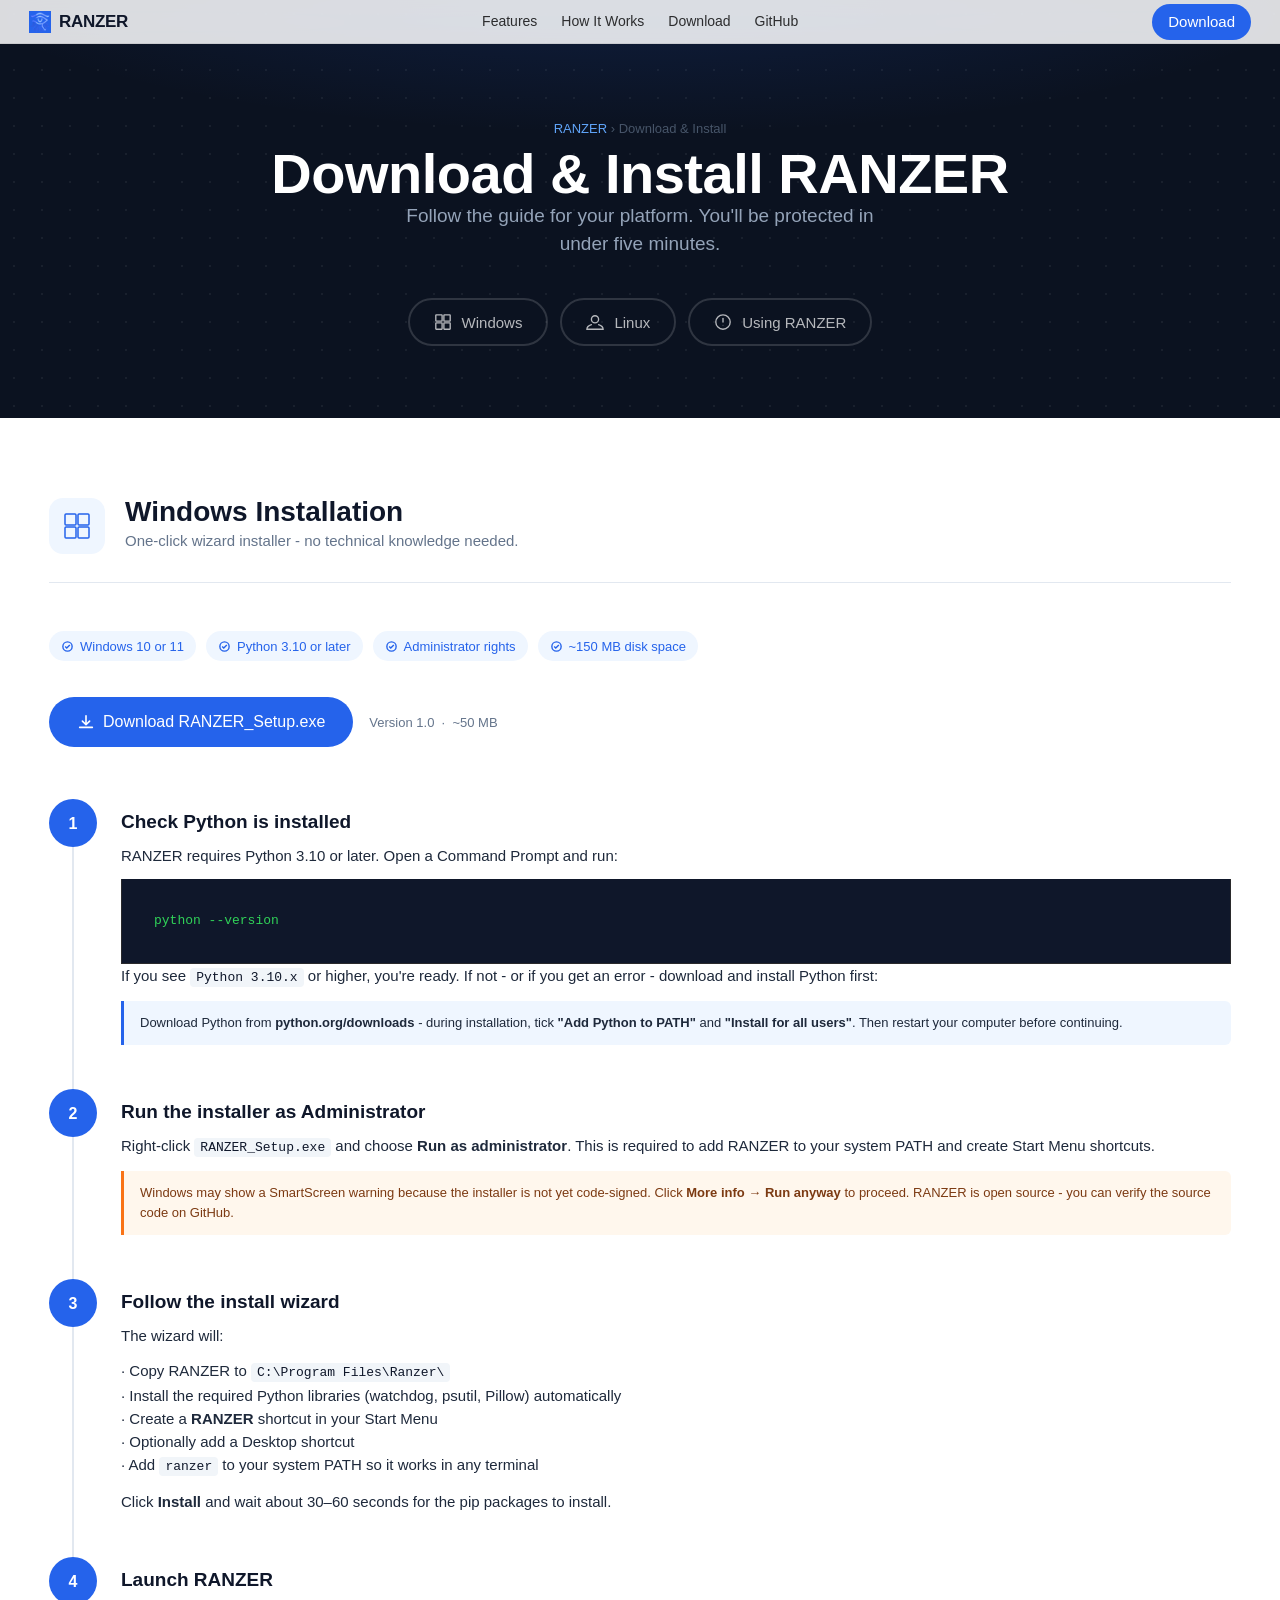
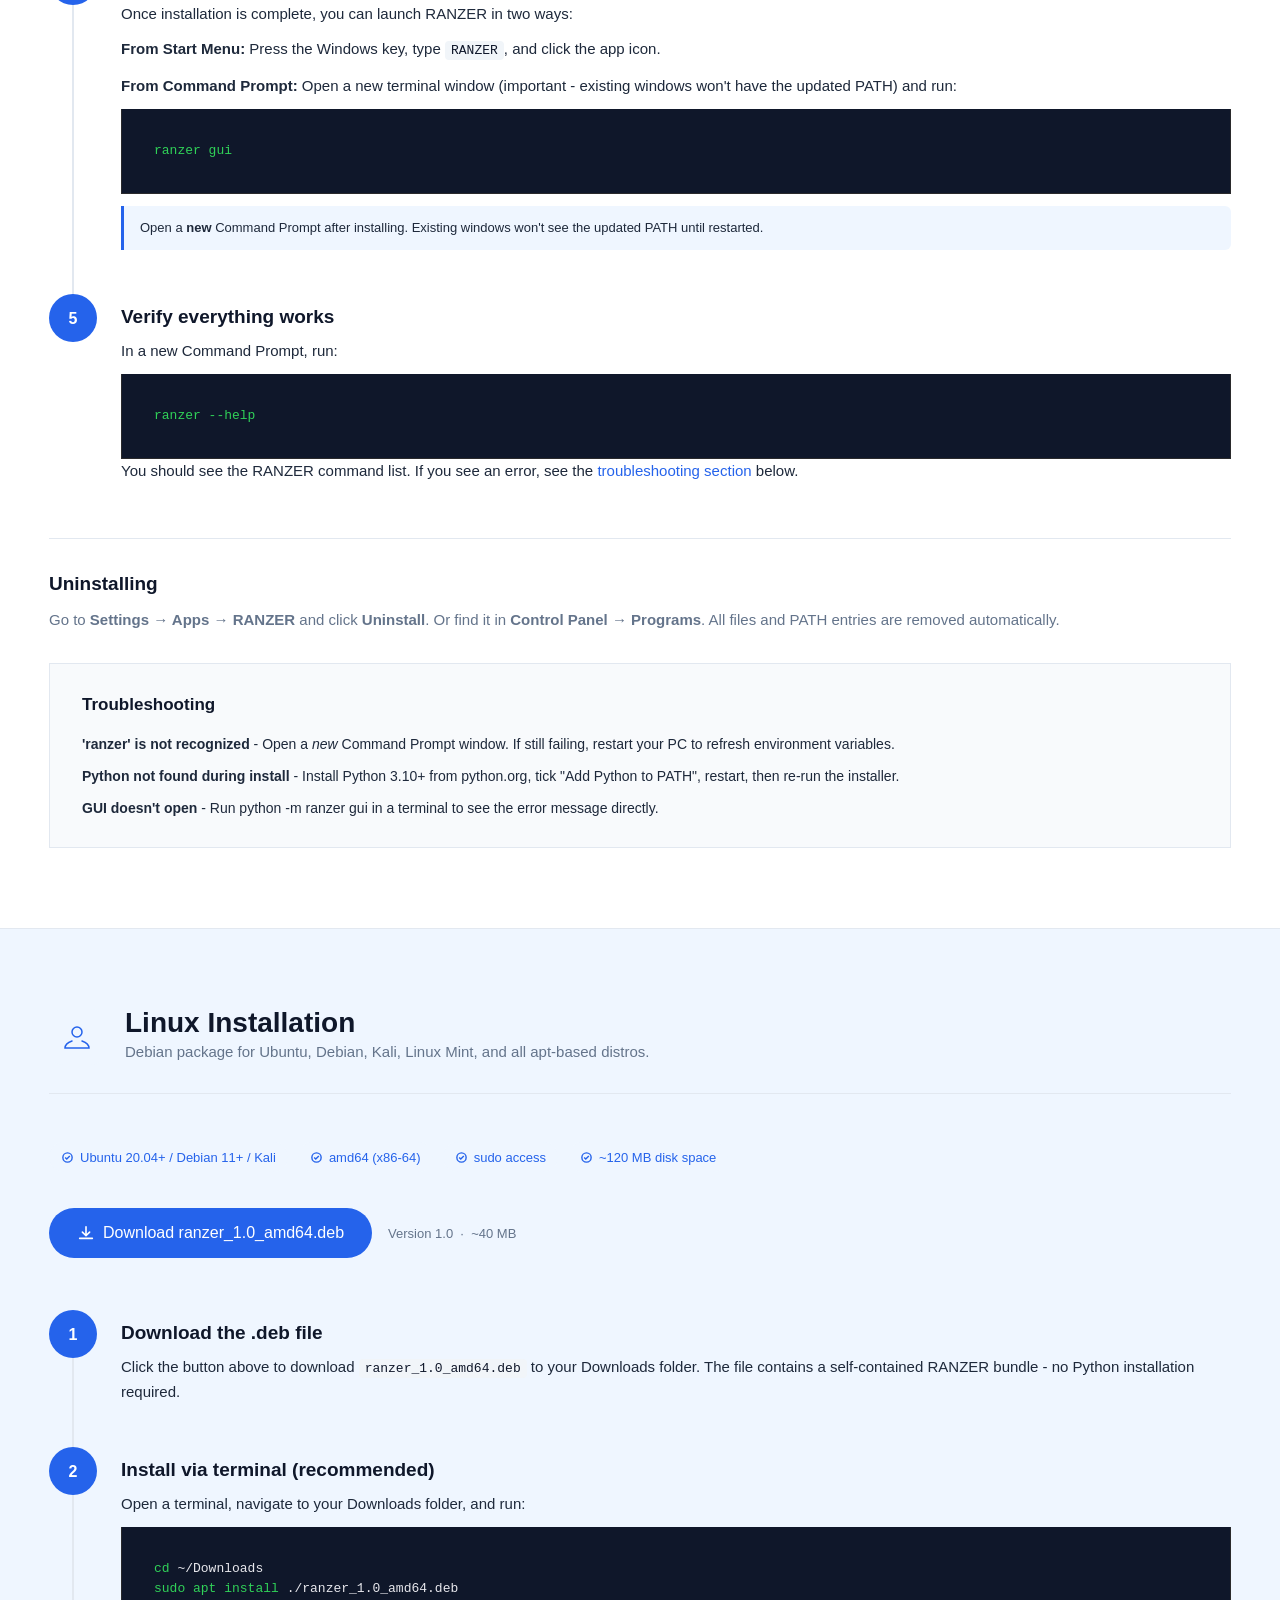
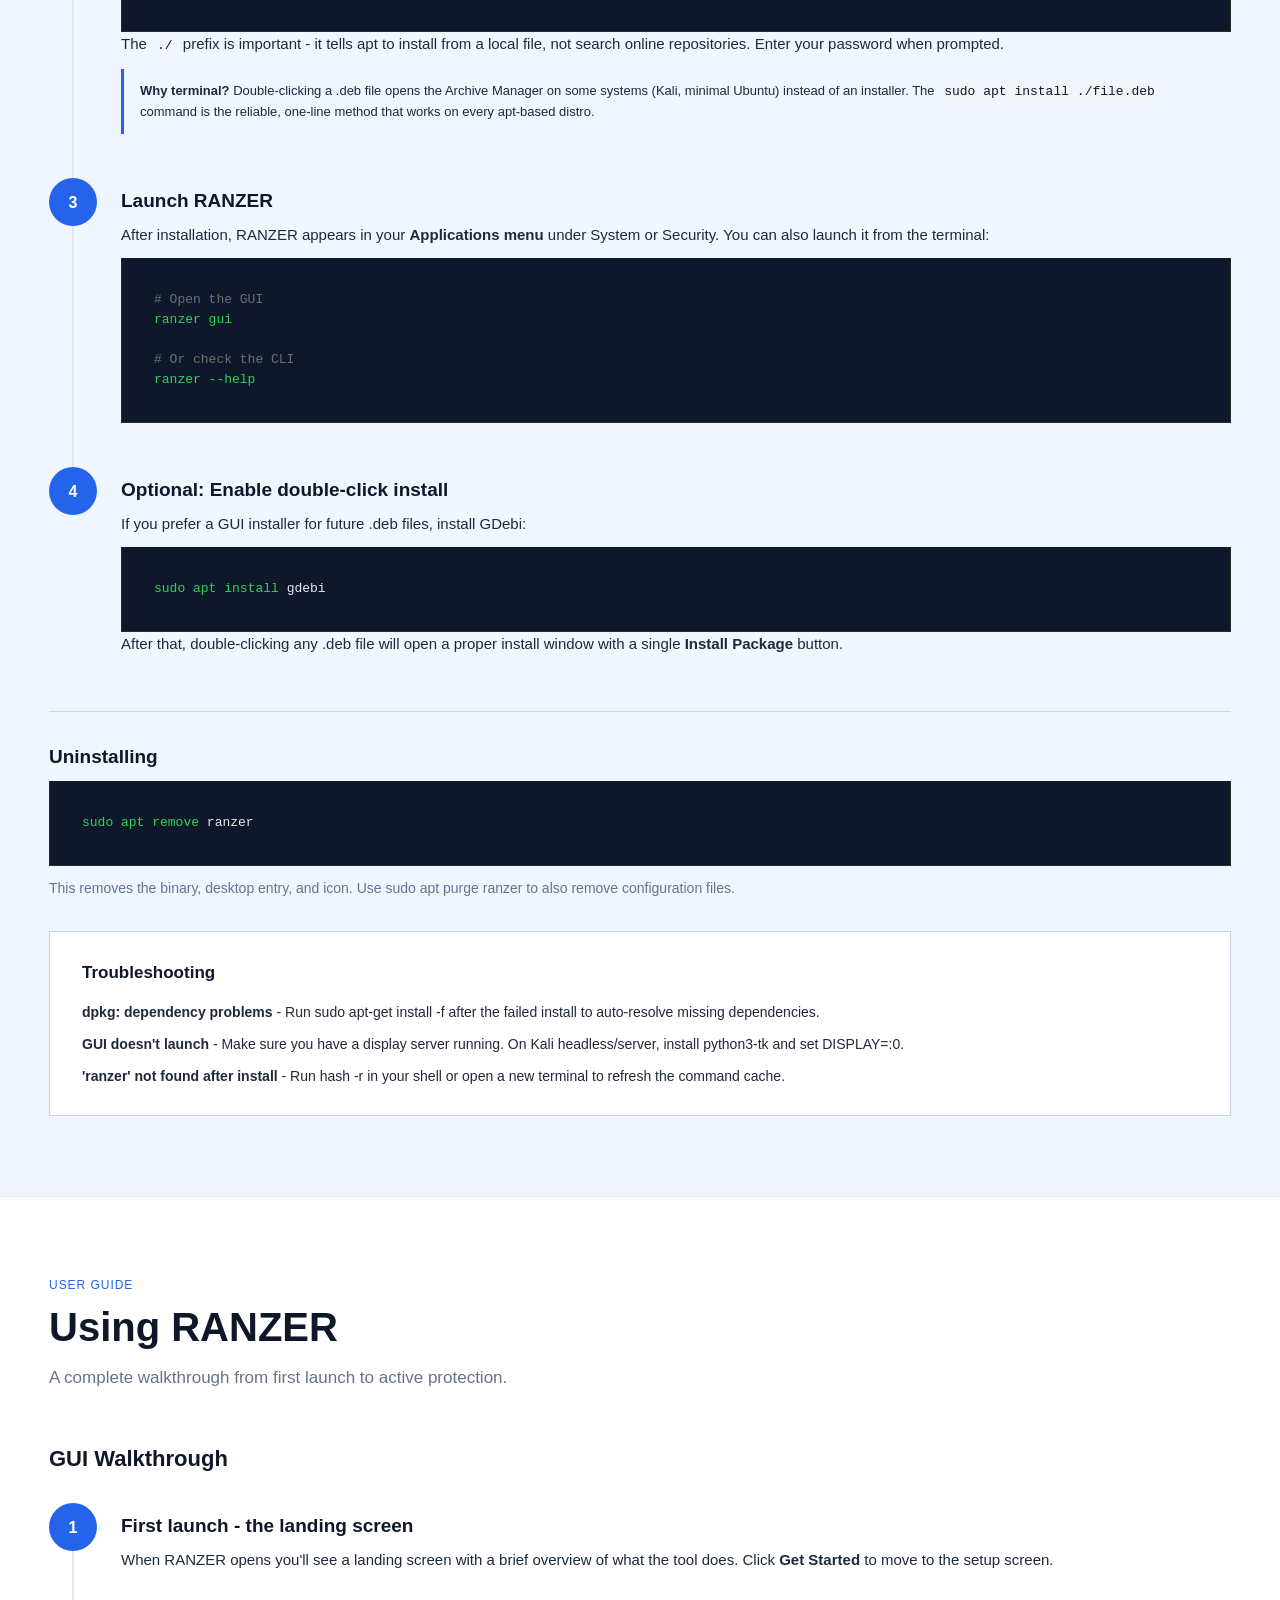
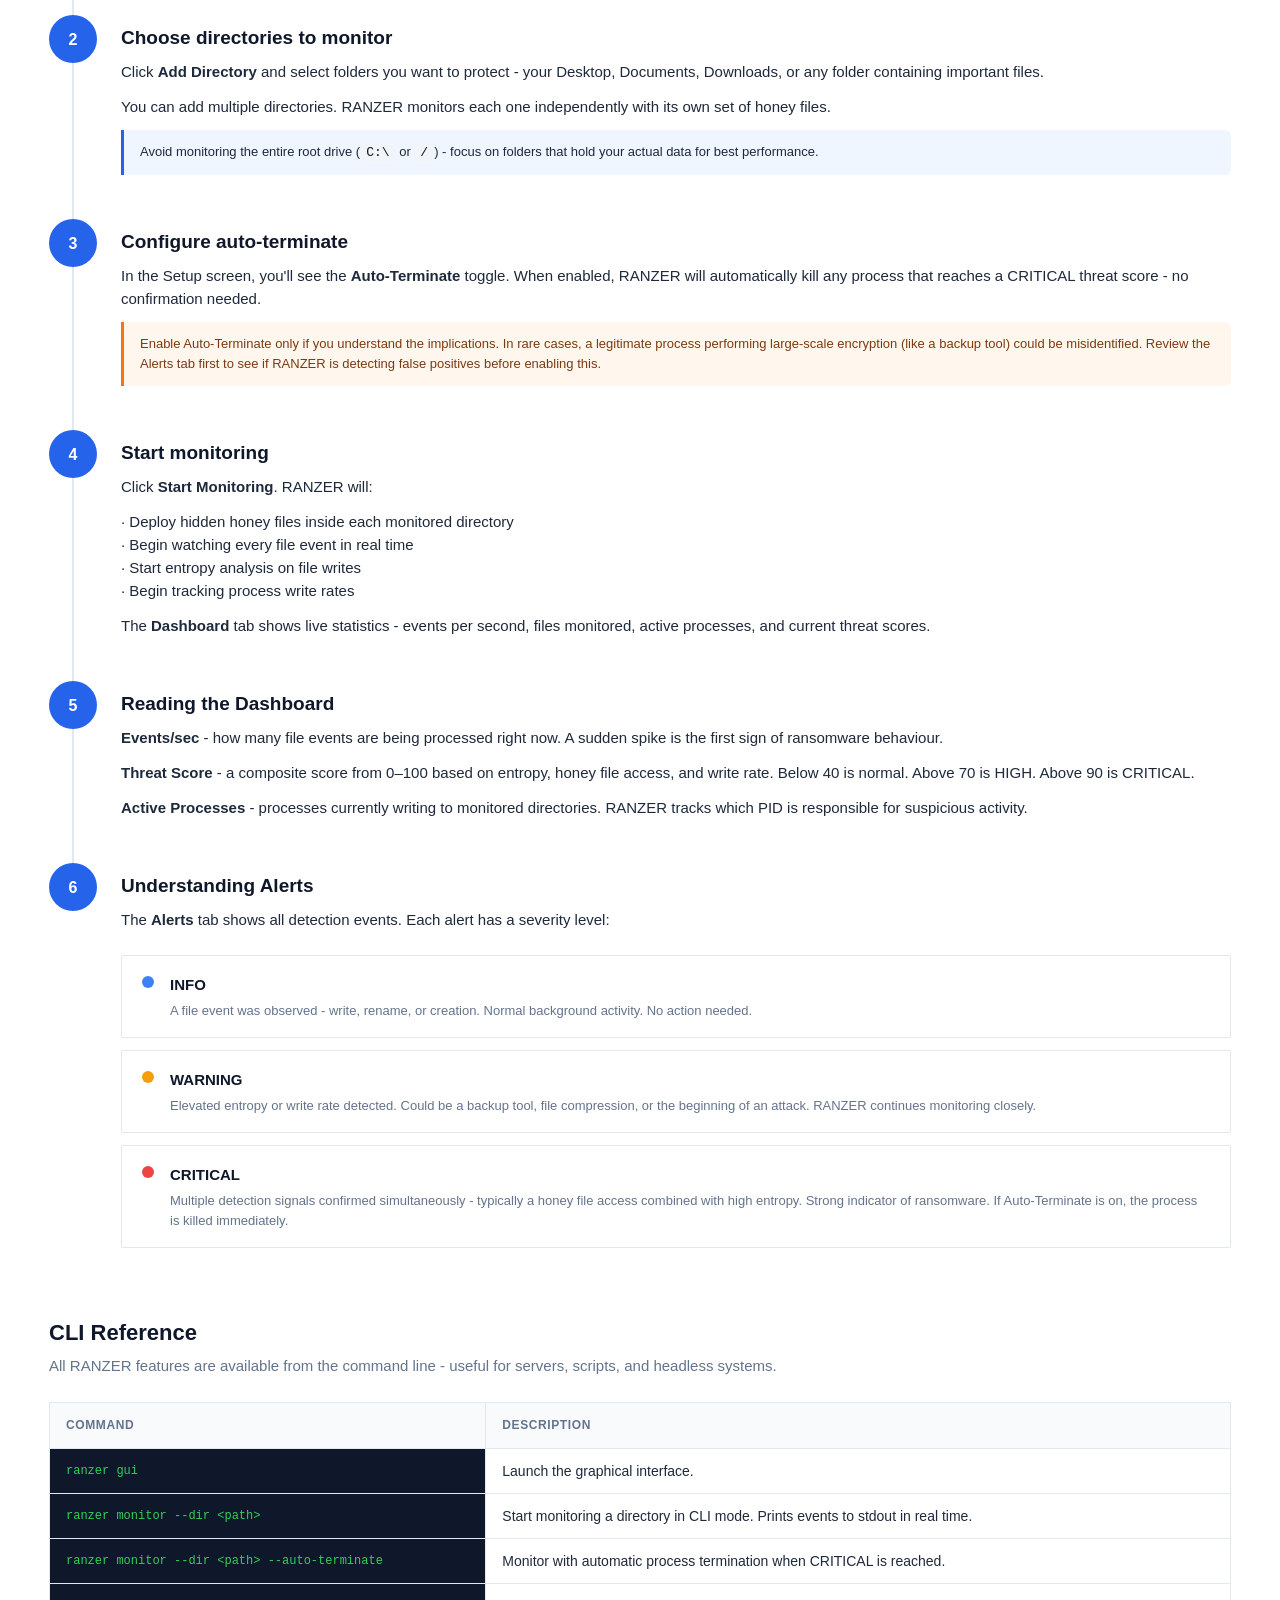
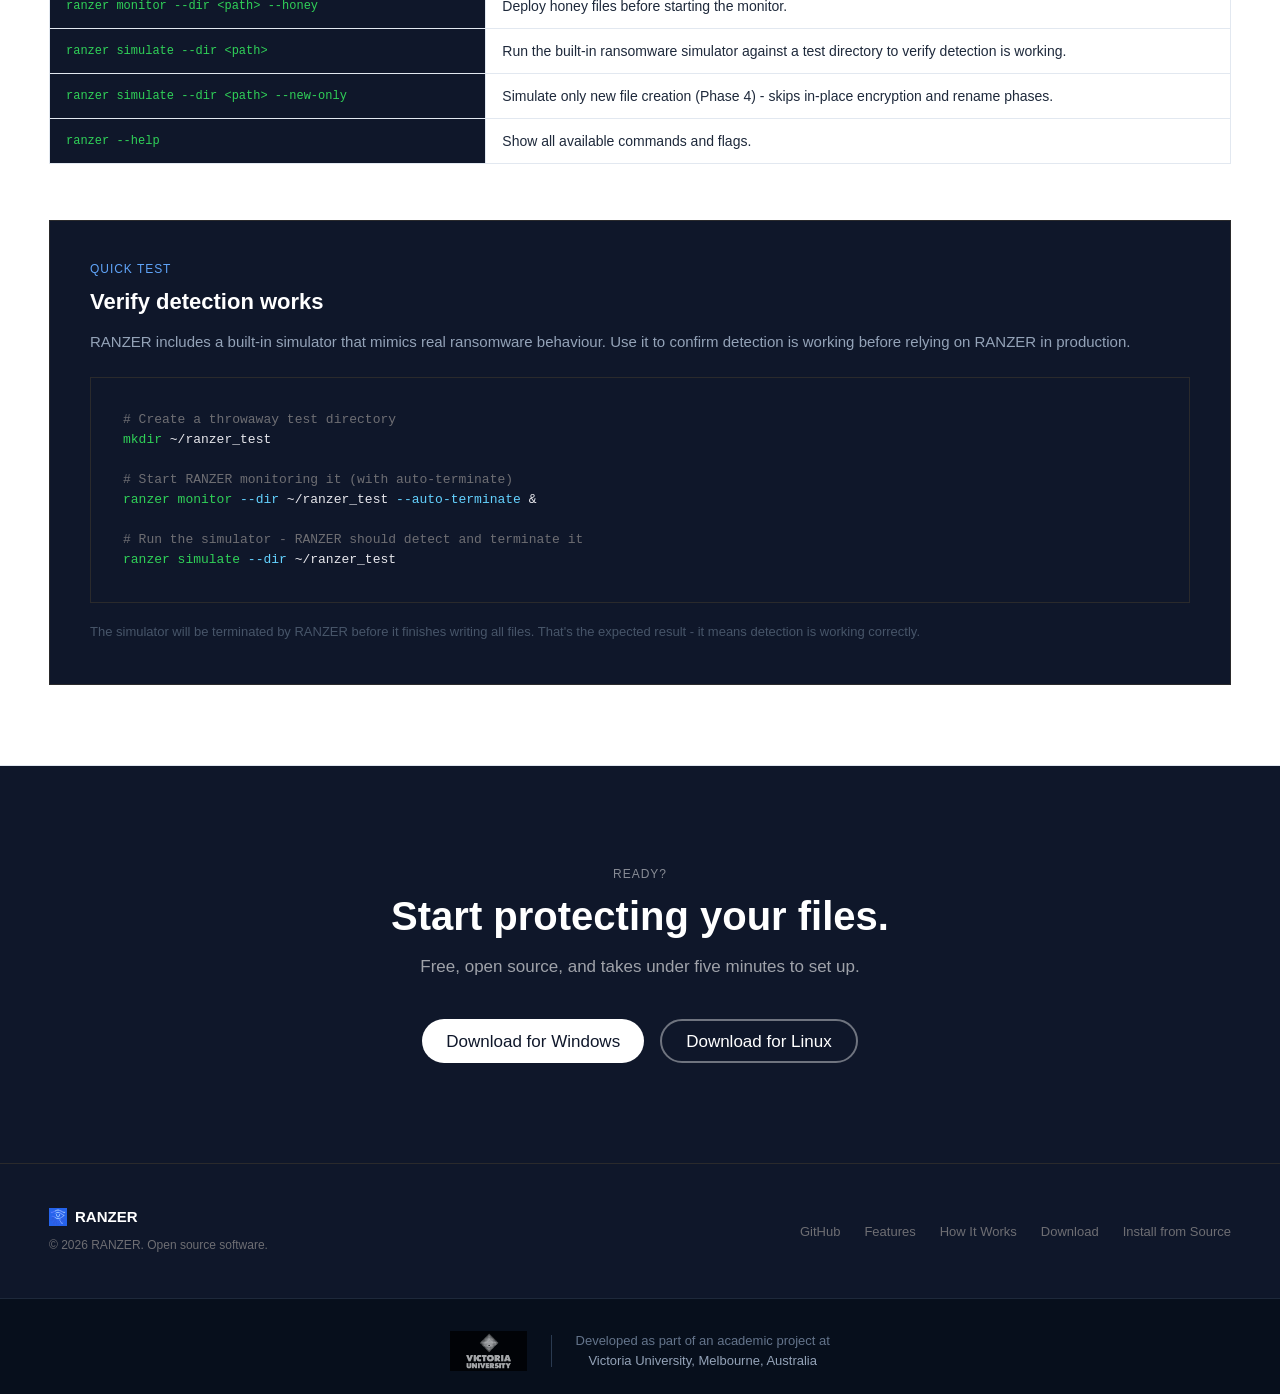
==== commit 6c8f235c: "initial Commit2" ====
--- a/download.html
+++ b/download.html
@@ -3,7 +3,7 @@
 <head>
   <meta charset="UTF-8" />
   <meta name="viewport" content="width=device-width, initial-scale=1.0" />
-  <title>Download & Install — RANZER</title>
+  <title>Download & Install - RANZER</title>
   <meta name="description" content="Download RANZER for Windows or Linux. Full installation guide and usage walkthrough." />
   <link rel="stylesheet" href="style.css" />
   <style>
@@ -426,7 +426,7 @@
       </div>
       <div class="platform-header-text">
         <h2>Windows Installation</h2>
-        <p>One-click wizard installer — no technical knowledge needed.</p>
+        <p>One-click wizard installer - no technical knowledge needed.</p>
       </div>
     </div>
 
@@ -469,9 +469,9 @@
           <h3>Check Python is installed</h3>
           <p>RANZER requires Python 3.10 or later. Open a Command Prompt and run:</p>
           <div class="code-block"><pre><span class="cmd">python --version</span></pre></div>
-          <p>If you see <span class="inline-code">Python 3.10.x</span> or higher, you're ready. If not — or if you get an error — download and install Python first:</p>
+          <p>If you see <span class="inline-code">Python 3.10.x</span> or higher, you're ready. If not - or if you get an error - download and install Python first:</p>
           <div class="note">
-            Download Python from <strong>python.org/downloads</strong> — during installation, tick <strong>"Add Python to PATH"</strong> and <strong>"Install for all users"</strong>. Then restart your computer before continuing.
+            Download Python from <strong>python.org/downloads</strong> - during installation, tick <strong>"Add Python to PATH"</strong> and <strong>"Install for all users"</strong>. Then restart your computer before continuing.
           </div>
         </div>
       </div>
@@ -483,7 +483,7 @@
           <h3>Run the installer as Administrator</h3>
           <p>Right-click <span class="inline-code">RANZER_Setup.exe</span> and choose <strong>Run as administrator</strong>. This is required to add RANZER to your system PATH and create Start Menu shortcuts.</p>
           <div class="warn">
-            Windows may show a SmartScreen warning because the installer is not yet code-signed. Click <strong>More info → Run anyway</strong> to proceed. RANZER is open source — you can verify the source code on GitHub.
+            Windows may show a SmartScreen warning because the installer is not yet code-signed. Click <strong>More info → Run anyway</strong> to proceed. RANZER is open source - you can verify the source code on GitHub.
           </div>
         </div>
       </div>
@@ -512,7 +512,7 @@
           <h3>Launch RANZER</h3>
           <p>Once installation is complete, you can launch RANZER in two ways:</p>
           <p><strong>From Start Menu:</strong> Press the Windows key, type <span class="inline-code">RANZER</span>, and click the app icon.</p>
-          <p><strong>From Command Prompt:</strong> Open a new terminal window (important — existing windows won't have the updated PATH) and run:</p>
+          <p><strong>From Command Prompt:</strong> Open a new terminal window (important - existing windows won't have the updated PATH) and run:</p>
           <div class="code-block"><pre><span class="cmd">ranzer gui</span></pre></div>
           <div class="note">Open a <strong>new</strong> Command Prompt after installing. Existing windows won't see the updated PATH until restarted.
           </div>
@@ -540,9 +540,9 @@
     <!-- Troubleshoot -->
     <div id="troubleshoot-win" style="margin-top: 32px; padding: 28px 32px; background: #F8FAFC; border: 1px solid var(--surface);">
       <h3 style="font-family:var(--font-display); font-size:17px; font-weight:600; color:var(--text-dom); margin-bottom:16px;">Troubleshooting</h3>
-      <p style="font-size:14px; line-height:22px; color:var(--text-sec); margin-bottom:10px;"><strong>'ranzer' is not recognized</strong> — Open a <em>new</em> Command Prompt window. If still failing, restart your PC to refresh environment variables.</p>
-      <p style="font-size:14px; line-height:22px; color:var(--text-sec); margin-bottom:10px;"><strong>Python not found during install</strong> — Install Python 3.10+ from python.org, tick "Add Python to PATH", restart, then re-run the installer.</p>
-      <p style="font-size:14px; line-height:22px; color:var(--text-sec);"><strong>GUI doesn't open</strong> — Run <span class="inline-code">python -m ranzer gui</span> in a terminal to see the error message directly.</p>
+      <p style="font-size:14px; line-height:22px; color:var(--text-sec); margin-bottom:10px;"><strong>'ranzer' is not recognized</strong> - Open a <em>new</em> Command Prompt window. If still failing, restart your PC to refresh environment variables.</p>
+      <p style="font-size:14px; line-height:22px; color:var(--text-sec); margin-bottom:10px;"><strong>Python not found during install</strong> - Install Python 3.10+ from python.org, tick "Add Python to PATH", restart, then re-run the installer.</p>
+      <p style="font-size:14px; line-height:22px; color:var(--text-sec);"><strong>GUI doesn't open</strong> - Run <span class="inline-code">python -m ranzer gui</span> in a terminal to see the error message directly.</p>
     </div>
 
   </div>
@@ -605,7 +605,7 @@
         <div class="step-num">1</div>
         <div class="step-body">
           <h3>Download the .deb file</h3>
-          <p>Click the button above to download <span class="inline-code">ranzer_1.0_amd64.deb</span> to your Downloads folder. The file contains a self-contained RANZER bundle — no Python installation required.</p>
+          <p>Click the button above to download <span class="inline-code">ranzer_1.0_amd64.deb</span> to your Downloads folder. The file contains a self-contained RANZER bundle - no Python installation required.</p>
         </div>
       </div>
 
@@ -617,7 +617,7 @@
           <p>Open a terminal, navigate to your Downloads folder, and run:</p>
           <div class="code-block"><pre><span class="cmd">cd</span> ~/Downloads
 <span class="cmd">sudo apt install</span> ./ranzer_1.0_amd64.deb</pre></div>
-          <p>The <span class="inline-code">./</span> prefix is important — it tells apt to install from a local file, not search online repositories. Enter your password when prompted.</p>
+          <p>The <span class="inline-code">./</span> prefix is important - it tells apt to install from a local file, not search online repositories. Enter your password when prompted.</p>
           <div class="note">
             <strong>Why terminal?</strong> Double-clicking a .deb file opens the Archive Manager on some systems (Kali, minimal Ubuntu) instead of an installer. The <span class="inline-code">sudo apt install ./file.deb</span> command is the reliable, one-line method that works on every apt-based distro.
           </div>
@@ -660,9 +660,9 @@
     <!-- Troubleshoot -->
     <div style="margin-top: 32px; padding: 28px 32px; background: #fff; border: 1px solid #CBD5E1;">
       <h3 style="font-family:var(--font-display); font-size:17px; font-weight:600; color:var(--text-dom); margin-bottom:16px;">Troubleshooting</h3>
-      <p style="font-size:14px; line-height:22px; color:var(--text-sec); margin-bottom:10px;"><strong>dpkg: dependency problems</strong> — Run <span class="inline-code">sudo apt-get install -f</span> after the failed install to auto-resolve missing dependencies.</p>
-      <p style="font-size:14px; line-height:22px; color:var(--text-sec); margin-bottom:10px;"><strong>GUI doesn't launch</strong> — Make sure you have a display server running. On Kali headless/server, install <span class="inline-code">python3-tk</span> and set <span class="inline-code">DISPLAY=:0</span>.</p>
-      <p style="font-size:14px; line-height:22px; color:var(--text-sec);"><strong>'ranzer' not found after install</strong> — Run <span class="inline-code">hash -r</span> in your shell or open a new terminal to refresh the command cache.</p>
+      <p style="font-size:14px; line-height:22px; color:var(--text-sec); margin-bottom:10px;"><strong>dpkg: dependency problems</strong> - Run <span class="inline-code">sudo apt-get install -f</span> after the failed install to auto-resolve missing dependencies.</p>
+      <p style="font-size:14px; line-height:22px; color:var(--text-sec); margin-bottom:10px;"><strong>GUI doesn't launch</strong> - Make sure you have a display server running. On Kali headless/server, install <span class="inline-code">python3-tk</span> and set <span class="inline-code">DISPLAY=:0</span>.</p>
+      <p style="font-size:14px; line-height:22px; color:var(--text-sec);"><strong>'ranzer' not found after install</strong> - Run <span class="inline-code">hash -r</span> in your shell or open a new terminal to refresh the command cache.</p>
     </div>
 
   </div>
@@ -689,7 +689,7 @@
         <div class="step-line"></div>
         <div class="step-num">1</div>
         <div class="step-body">
-          <h3>First launch — the landing screen</h3>
+          <h3>First launch - the landing screen</h3>
           <p>When RANZER opens you'll see a landing screen with a brief overview of what the tool does. Click <strong>Get Started</strong> to move to the setup screen.</p>
         </div>
       </div>
@@ -699,9 +699,9 @@
         <div class="step-num">2</div>
         <div class="step-body">
           <h3>Choose directories to monitor</h3>
-          <p>Click <strong>Add Directory</strong> and select folders you want to protect — your Desktop, Documents, Downloads, or any folder containing important files.</p>
+          <p>Click <strong>Add Directory</strong> and select folders you want to protect - your Desktop, Documents, Downloads, or any folder containing important files.</p>
           <p>You can add multiple directories. RANZER monitors each one independently with its own set of honey files.</p>
-          <div class="note">Avoid monitoring the entire root drive (<span class="inline-code">C:\</span> or <span class="inline-code">/</span>) — focus on folders that hold your actual data for best performance.
+          <div class="note">Avoid monitoring the entire root drive (<span class="inline-code">C:\</span> or <span class="inline-code">/</span>) - focus on folders that hold your actual data for best performance.
           </div>
         </div>
       </div>
@@ -711,7 +711,7 @@
         <div class="step-num">3</div>
         <div class="step-body">
           <h3>Configure auto-terminate</h3>
-          <p>In the Setup screen, you'll see the <strong>Auto-Terminate</strong> toggle. When enabled, RANZER will automatically kill any process that reaches a CRITICAL threat score — no confirmation needed.</p>
+          <p>In the Setup screen, you'll see the <strong>Auto-Terminate</strong> toggle. When enabled, RANZER will automatically kill any process that reaches a CRITICAL threat score - no confirmation needed.</p>
           <div class="warn">
             Enable Auto-Terminate only if you understand the implications. In rare cases, a legitimate process performing large-scale encryption (like a backup tool) could be misidentified. Review the Alerts tab first to see if RANZER is detecting false positives before enabling this.
           </div>
@@ -730,7 +730,7 @@
             · Start entropy analysis on file writes<br>
             · Begin tracking process write rates
           </p>
-          <p>The <strong>Dashboard</strong> tab shows live statistics — events per second, files monitored, active processes, and current threat scores.</p>
+          <p>The <strong>Dashboard</strong> tab shows live statistics - events per second, files monitored, active processes, and current threat scores.</p>
         </div>
       </div>
 
@@ -739,9 +739,9 @@
         <div class="step-num">5</div>
         <div class="step-body">
           <h3>Reading the Dashboard</h3>
-          <p><strong>Events/sec</strong> — how many file events are being processed right now. A sudden spike is the first sign of ransomware behaviour.</p>
-          <p><strong>Threat Score</strong> — a composite score from 0–100 based on entropy, honey file access, and write rate. Below 40 is normal. Above 70 is HIGH. Above 90 is CRITICAL.</p>
-          <p><strong>Active Processes</strong> — processes currently writing to monitored directories. RANZER tracks which PID is responsible for suspicious activity.</p>
+          <p><strong>Events/sec</strong> - how many file events are being processed right now. A sudden spike is the first sign of ransomware behaviour.</p>
+          <p><strong>Threat Score</strong> - a composite score from 0–100 based on entropy, honey file access, and write rate. Below 40 is normal. Above 70 is HIGH. Above 90 is CRITICAL.</p>
+          <p><strong>Active Processes</strong> - processes currently writing to monitored directories. RANZER tracks which PID is responsible for suspicious activity.</p>
         </div>
       </div>
 
@@ -755,7 +755,7 @@
               <div class="alert-dot" style="background:#3B82F6;"></div>
               <div>
                 <h4>INFO</h4>
-                <p>A file event was observed — write, rename, or creation. Normal background activity. No action needed.</p>
+                <p>A file event was observed - write, rename, or creation. Normal background activity. No action needed.</p>
               </div>
             </div>
             <div class="alert-level">
@@ -769,7 +769,7 @@
               <div class="alert-dot" style="background:#EF4444;"></div>
               <div>
                 <h4>CRITICAL</h4>
-                <p>Multiple detection signals confirmed simultaneously — typically a honey file access combined with high entropy. Strong indicator of ransomware. If Auto-Terminate is on, the process is killed immediately.</p>
+                <p>Multiple detection signals confirmed simultaneously - typically a honey file access combined with high entropy. Strong indicator of ransomware. If Auto-Terminate is on, the process is killed immediately.</p>
               </div>
             </div>
           </div>
@@ -781,7 +781,7 @@
     <!-- CLI Reference -->
     <div style="margin-top: 72px;">
       <h3 style="font-family:var(--font-display); font-size:22px; font-weight:600; color:var(--text-dom); margin-bottom:8px;">CLI Reference</h3>
-      <p style="font-size:15px; color:var(--text-ter); margin-bottom:0;">All RANZER features are available from the command line — useful for servers, scripts, and headless systems.</p>
+      <p style="font-size:15px; color:var(--text-ter); margin-bottom:0;">All RANZER features are available from the command line - useful for servers, scripts, and headless systems.</p>
 
       <table class="cli-table">
         <thead>
@@ -813,7 +813,7 @@
           </tr>
           <tr>
             <td>ranzer simulate --dir &lt;path&gt; --new-only</td>
-            <td>Simulate only new file creation (Phase 4) — skips in-place encryption and rename phases.</td>
+            <td>Simulate only new file creation (Phase 4) - skips in-place encryption and rename phases.</td>
           </tr>
           <tr>
             <td>ranzer --help</td>
@@ -835,10 +835,10 @@
 <span class="comment"># Start RANZER monitoring it (with auto-terminate)</span>
 <span class="cmd">ranzer monitor</span> <span class="flag">--dir</span> ~/ranzer_test <span class="flag">--auto-terminate</span> &amp;
 
-<span class="comment"># Run the simulator — RANZER should detect and terminate it</span>
+<span class="comment"># Run the simulator - RANZER should detect and terminate it</span>
 <span class="cmd">ranzer simulate</span> <span class="flag">--dir</span> ~/ranzer_test</pre>
       </div>
-      <p style="font-size:13px; color:#475569; margin-top:16px;">The simulator will be terminated by RANZER before it finishes writing all files. That's the expected result — it means detection is working correctly.</p>
+      <p style="font-size:13px; color:#475569; margin-top:16px;">The simulator will be terminated by RANZER before it finishes writing all files. That's the expected result - it means detection is working correctly.</p>
     </div>
 
   </div>
--- a/style.css
+++ b/style.css
@@ -1,5 +1,5 @@
 /* ============================================================
-   RANZER — Apple-Inspired Design System
+   RANZER - Apple-Inspired Design System
    ============================================================ */
 
 :root {
@@ -250,7 +250,7 @@
 }
 .hero .container { display: flex; flex-direction: column; align-items: center; position: relative; z-index: 1; }
 
-/* Hero logo — size by width since it's a landscape image */
+/* Hero logo - size by width since it's a landscape image */
 .hero-logo {
   width: 180px;
   height: auto;
@@ -600,7 +600,7 @@
   height: 40px;
   width: auto;
   object-fit: contain;
-  /* VU logo is black on white — invert it to white for dark background */
+  /* VU logo is black on white - invert it to white for dark background */
   filter: invert(1) brightness(0.85);
   opacity: 0.75;
   transition: opacity 0.2s;
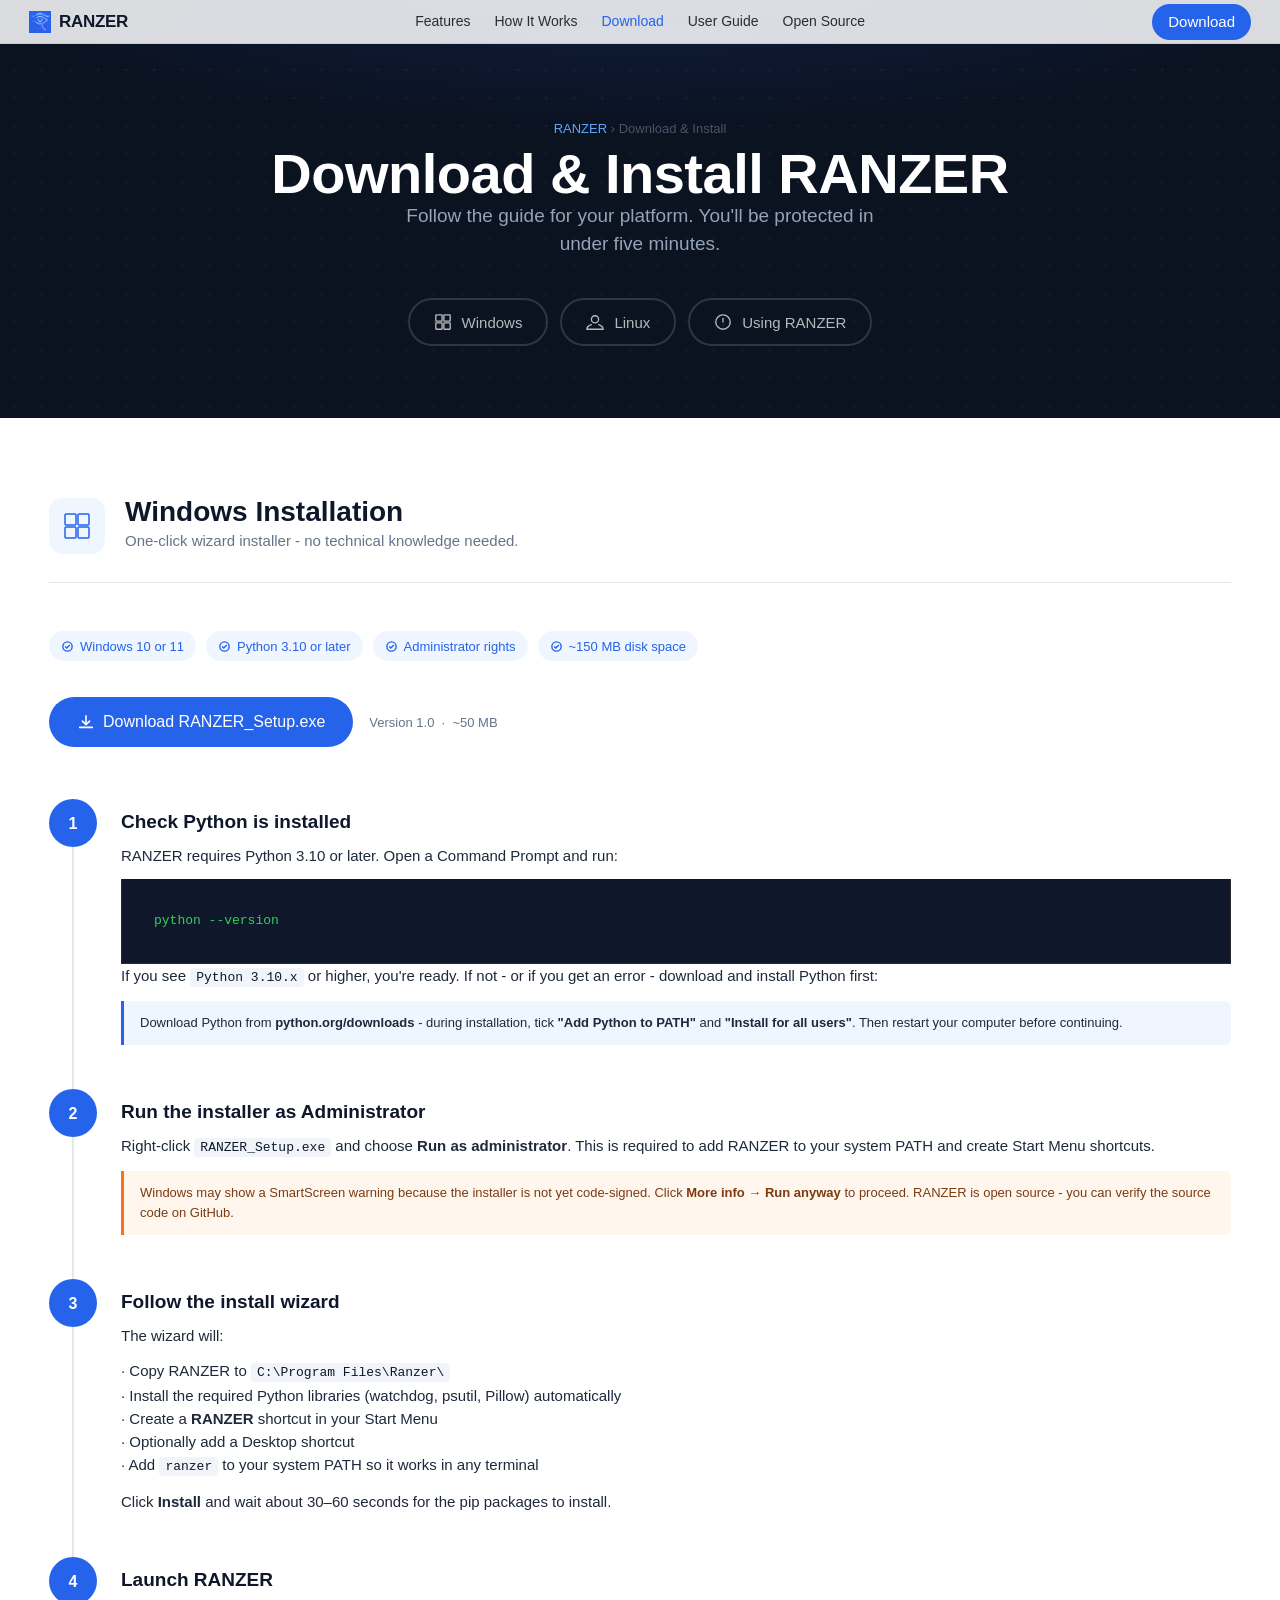
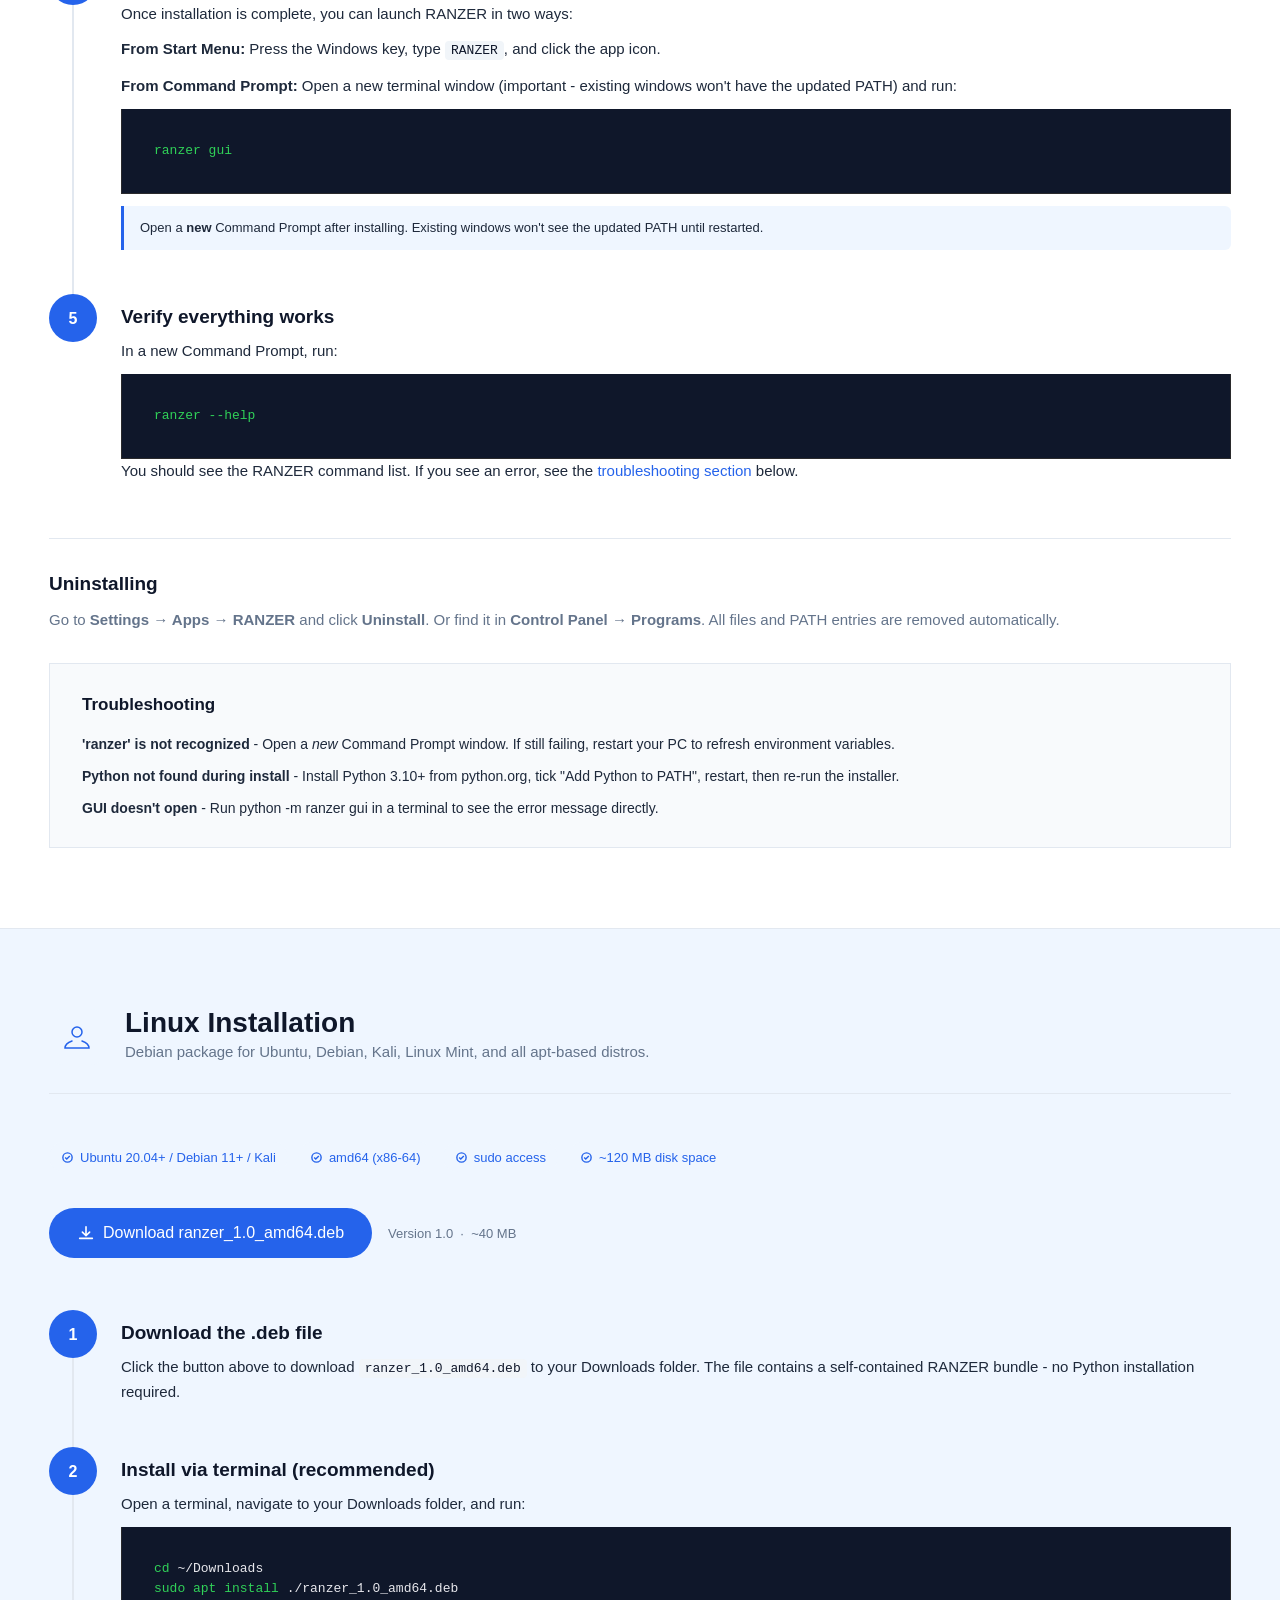
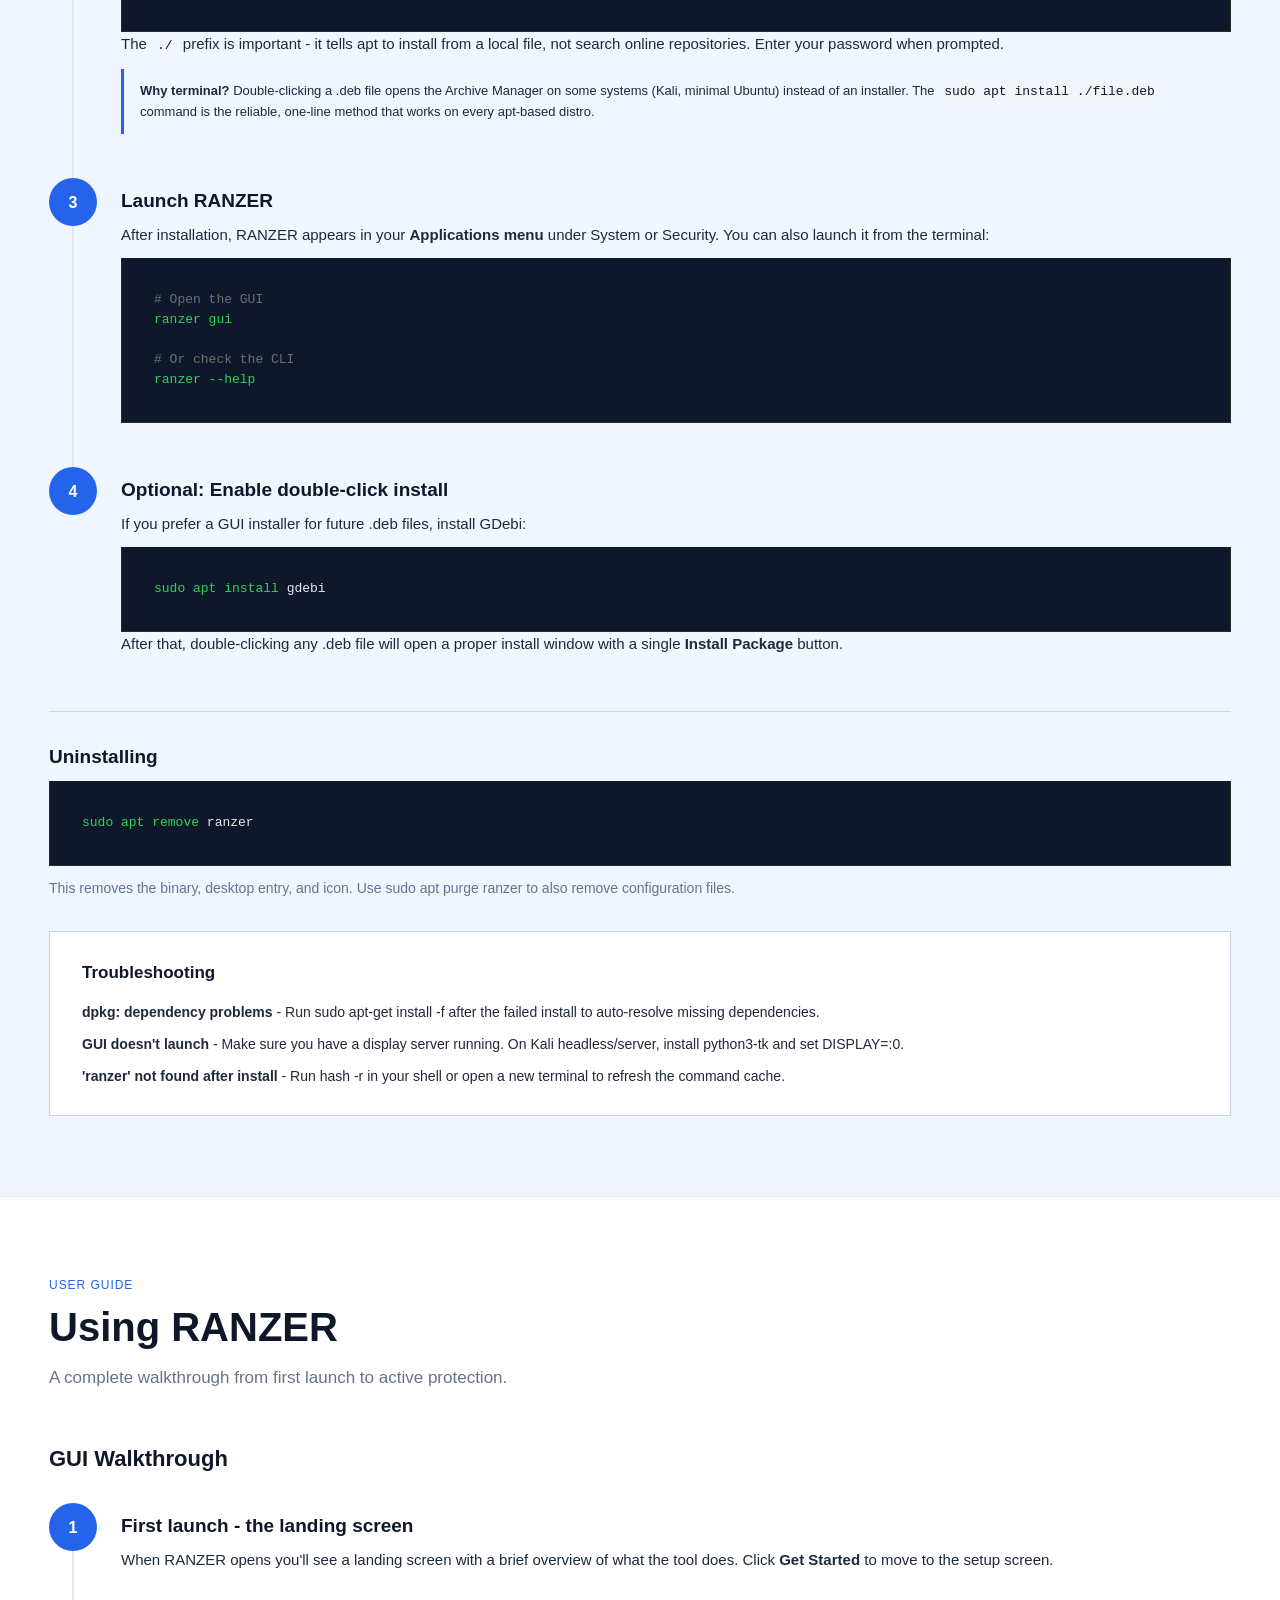
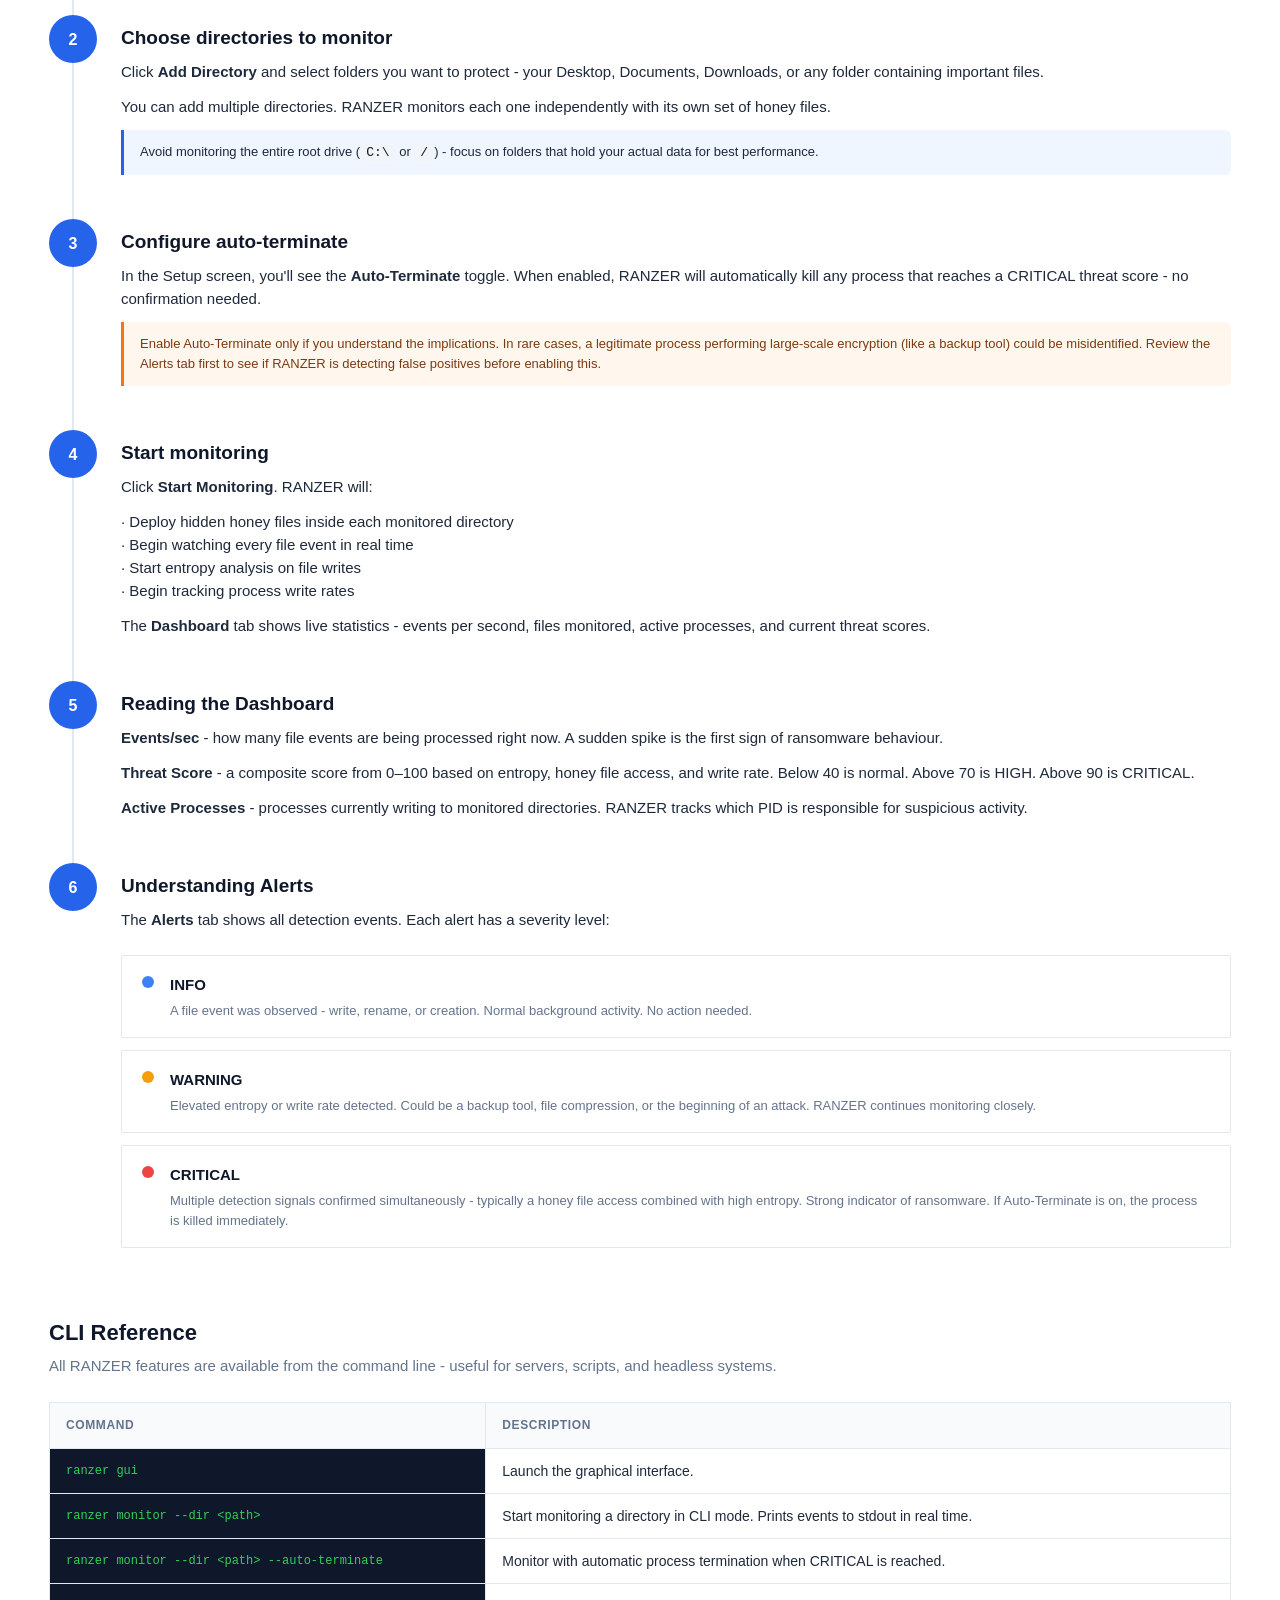
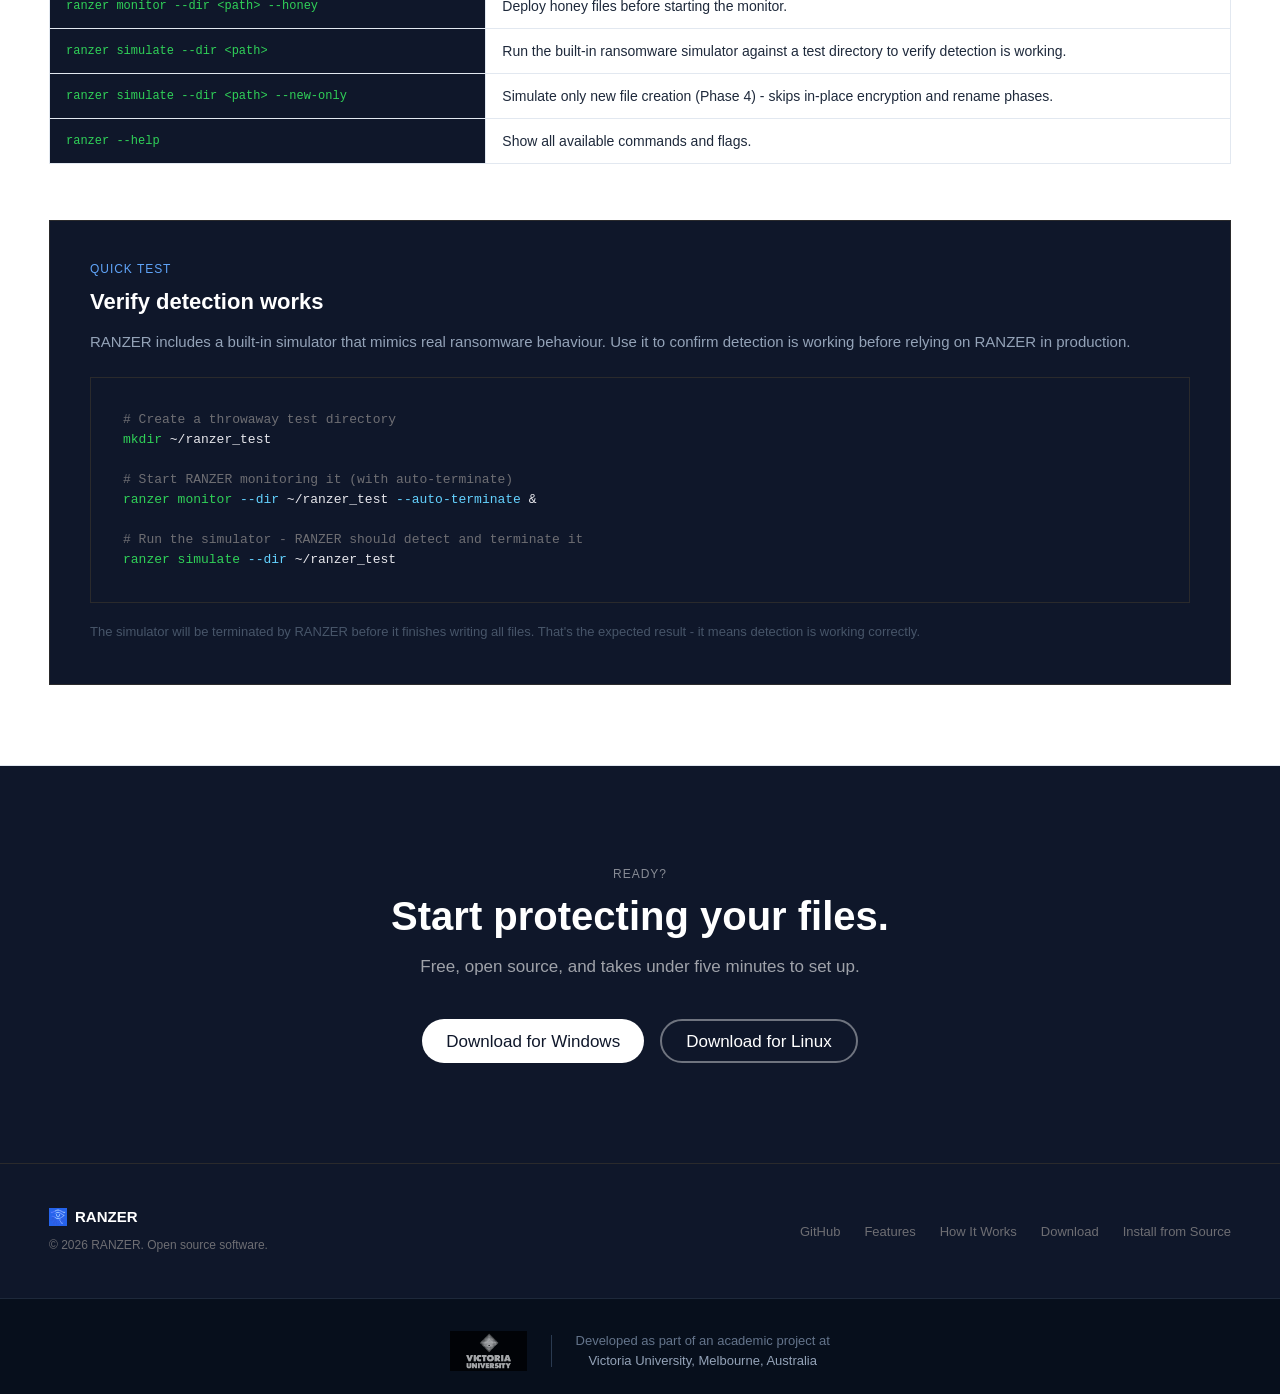
==== commit 2419b7cc: "ranzer listing sitemapo" ====
--- a/download.html
+++ b/download.html
@@ -347,8 +347,9 @@
     <ul class="nav-links">
       <li><a href="index.html#features">Features</a></li>
       <li><a href="index.html#how">How It Works</a></li>
-      <li><a href="download.html">Download</a></li>
-      <li><a href="index.html#github">GitHub</a></li>
+      <li><a href="download.html" style="color:var(--primary);">Download</a></li>
+      <li><a href="how-to-use.html">User Guide</a></li>
+      <li><a href="open-source.html">Open Source</a></li>
     </ul>
     <div class="nav-actions">
       <a href="#windows" class="btn btn-primary btn-sm">Download</a>
@@ -368,7 +369,8 @@
   <a href="index.html#features" class="drawer-link">Features</a>
   <a href="index.html#how"      class="drawer-link">How It Works</a>
   <a href="download.html"       class="drawer-link">Download</a>
-  <a href="index.html#github"   class="drawer-link">GitHub</a>
+  <a href="how-to-use.html"     class="drawer-link">User Guide</a>
+  <a href="open-source.html"    class="drawer-link">Open Source</a>
   <a href="#windows" class="btn btn-primary drawer-cta">Download RANZER</a>
 </div>
 
